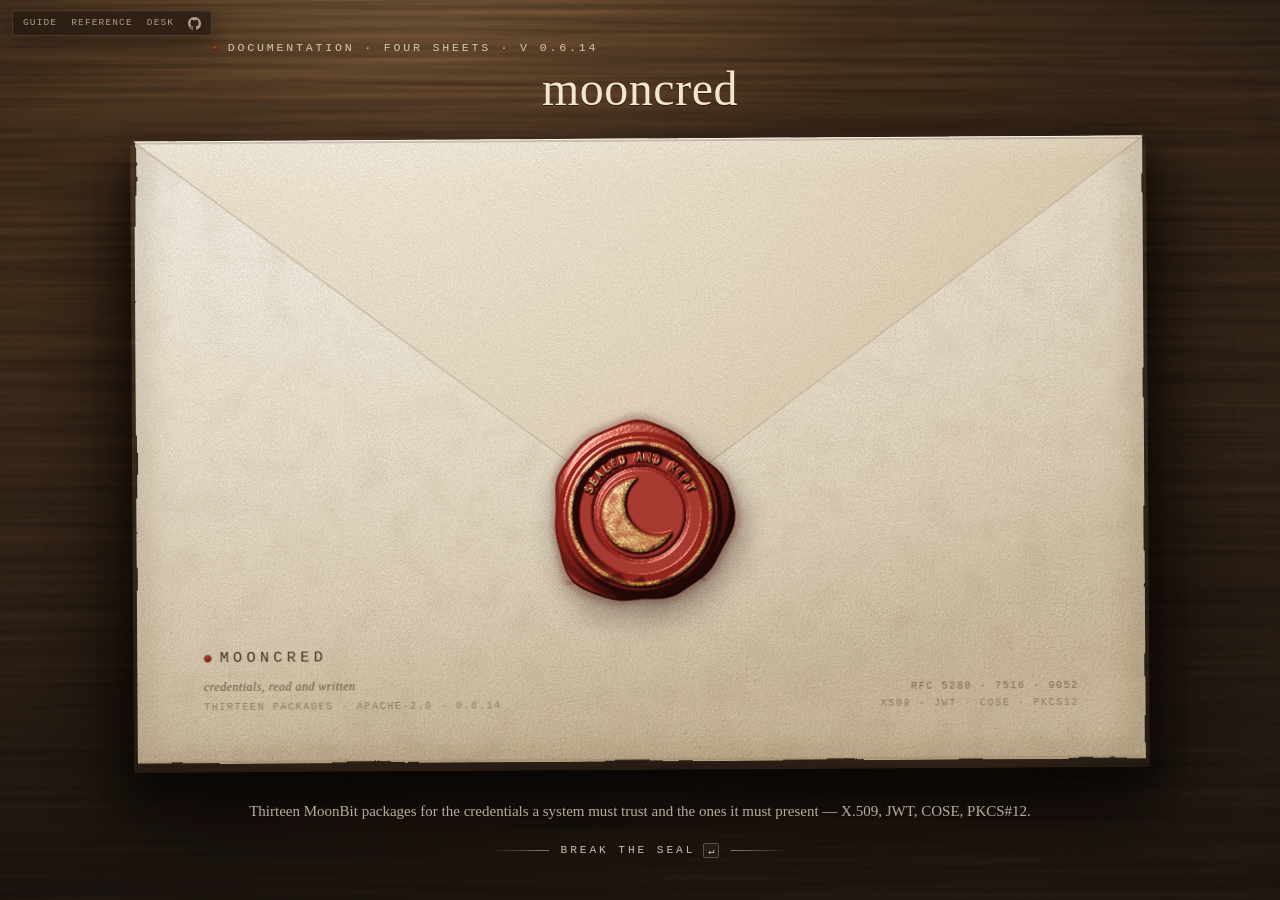
==== docs/index.html @ 7e0d8d54 "chore(mooncred): mooncred 0.6.14, with its dependencies at their latest. Signed-off-by: Leo Cheng (h" ====
<!DOCTYPE html>
<html lang="en">
<head>
<meta charset="utf-8">
<meta name="viewport" content="width=device-width, initial-scale=1, viewport-fit=cover">
<title>mooncred — credentials, read and written</title>
<meta name="description" content="Thirteen packages for the credentials a system must trust and the ones it must present. Apache-2.0.">
<meta name="theme-color" content="#171110">
<meta property="og:type" content="website">
<meta property="og:title" content="mooncred — credentials, read and written">
<meta property="og:description" content="Thirteen packages for the credentials a system must trust and the ones it must present. Apache-2.0.">
<meta property="og:url" content="https://moonbitstack.github.io/mooncred/">
<link rel="icon" href="data:image/svg+xml,%3Csvg xmlns='http://www.w3.org/2000/svg' viewBox='0 0 32 32'%3E%3Ccircle cx='16' cy='16' r='14.2' fill='%238E2C21'/%3E%3Ccircle cx='16' cy='16' r='14.2' fill='none' stroke='%23541610' stroke-width='1.6' opacity='.7'/%3E%3Cpath d='M22 9.4A8.4 8.4 0 1 0 22 22.6 6.9 6.9 0 0 1 22 9.4Z' fill='%23F1E2C6'/%3E%3C/svg%3E">
<style>
/* ------------------------------------------------------------------ tokens */
:root {
  --desk-0: #171110;
  --desk-1: #0c0908;
  --paper: #EADDC3;
  --paper-hi: #F8F0DE;
  --ink: #211910;
  --ink-soft: #57462F;
  --ink-faint: #8B7658;
  --rule: rgba(58, 42, 26, 0.20);
  --wax: #8C2A21;
  --serif: ui-serif, "Iowan Old Style", "Palatino Linotype", Palatino, "Book Antiqua", Georgia, "Times New Roman", serif;
  --mono: ui-monospace, "SF Mono", SFMono-Regular, Menlo, Consolas, "Liberation Mono", monospace;
  --ease-out: cubic-bezier(.16, .84, .24, 1);
}

*, *::before, *::after { box-sizing: border-box; }

html, body {
  height: 100%;
  margin: 0;
  overflow: hidden;              /* no scrollbars, anywhere, ever */
  background: var(--desk-1);
  color: var(--paper);
  font-family: var(--serif);
  -webkit-font-smoothing: antialiased;
  text-rendering: optimizeLegibility;
  overscroll-behavior: none;
}

button { font: inherit; color: inherit; background: none; border: 0; padding: 0; cursor: pointer; }

.defs { position: absolute; width: 0; height: 0; overflow: hidden; }

/* ------------------------------------------------------------------- stage */
/* Registered so that the envelope can change size and place in one transition
   that everything measured against it follows. */
@property --env-w { syntax: "<length>"; inherits: true; initial-value: 0px; }
@property --env-y { syntax: "<length>"; inherits: true; initial-value: 0px; }

#stage {
  /* A hundred and twelve viewport heights of width is sixty-nine of height:
     that leaves the nameplate above and the cue below a share of the window
     that shrinks and grows with it, so neither crowds the window's edge. */
  --env-w0: min(90vw, 1200px, 112vh);
  /* Opened, the envelope drops and gives up a quarter of its size: the letter
     unfolds taller than the envelope and its open flap together, as a letter
     folded in three does, and still stands in the pocket. */
  --env-w1: min(84vh, 90vw, 1200px);
  --env-h1: calc(var(--env-w1) / 1.618);
  --env-y1: calc(40vh - var(--env-h1) / 2);
  --env-w: var(--env-w0);
  --env-y: 0px;
  --env-h: calc(var(--env-w) / 1.618);
  /* The letter is a piece of paper, so its writing is measured against the
     paper and not against the window: when the envelope gives up size, the
     type gives up the same proportion instead of overflowing the sheet. On a
     phone the sheet is the window, so it is measured against that instead. */
  --doc-h: calc(var(--env-w0) / 1.618 * .95);
  position: fixed;
  inset: 0;
  overflow: hidden;
  perspective: 1700px;
  /* the vanishing point is pinned to the envelope, not the window: it sits a
     quarter of the envelope's height below the flap's hinge, wherever that is */
  perspective-origin: 50% calc(50% + var(--env-y) - var(--env-h) / 2 + var(--env-h) * .263);
  isolation: isolate;
  transition: --env-w 1.15s .86s var(--ease-out), --env-y 1.15s .86s var(--ease-out);
}
@media (width > 820px) {
  .opening #stage { --env-w: var(--env-w1); --env-y: var(--env-y1); }
  /* the page edges sit in the right corner of the foot; the tally stops above them */
  .tally { margin-bottom: 34px; }
}

/* the desk: an old walnut board, lit from the upper left, going dark at the
   corners. It has to be a surface, not a black void — the envelope is only
   convincing if it is lying on something. */
#desk {
  position: absolute;
  inset: -8%;
  background:
    radial-gradient(108% 88% at 39% 22%, #4C3522 0%, #3D2A19 28%, #2F2115 52%, #241A12 74%, #1B1410 90%, #14100D 100%);
}
#desk .lamplight {
  position: absolute;
  inset: 0;
  background:
    radial-gradient(44% 38% at 33% 2%, rgba(255, 206, 146, .22) 0%, rgba(255, 186, 120, .075) 42%, transparent 74%),
    radial-gradient(66% 58% at 84% 96%, rgba(132, 96, 58, .10) 0%, transparent 64%);
}
#desk .vignette {
  position: absolute;
  inset: 0;
  background: radial-gradient(126% 104% at 47% 38%, transparent 30%, rgba(0, 0, 0, .22) 72%, rgba(0, 0, 0, .52) 100%);
}
.tex-layer { position: absolute; inset: 0; pointer-events: none; }
/* light and shadow, not colour: on a dark board a multiply layer is invisible */
.tex-layer.wood  { filter: url(#f-wood);   mix-blend-mode: overlay; opacity: .55; }
.tex-layer.cloud { filter: url(#f-cloud);  mix-blend-mode: soft-light; opacity: .16; }
.tex-layer.fibre { filter: url(#f-relief); mix-blend-mode: soft-light; opacity: .14; }

#envshadow {
  position: absolute;
  left: 50%;
  top: calc(50.7% + var(--env-y));
  width: var(--env-w);
  aspect-ratio: 1.618 / 1;
  transform: translate(-50%, -50%) rotate(-.35deg) scale(1.008);
  border-radius: 2px;
  transition: opacity 1s .45s ease;
  box-shadow:
    0 14px 30px 1px rgba(5, 3, 1, .50),
    0 30px 70px 6px rgba(5, 3, 1, .62),
    0 48px 130px 20px rgba(5, 3, 1, .46);
}

.opening #envelope { cursor: default; }

/* ---------------------------------------------------------------- envelope */
#envelope {
  position: absolute;
  left: 50%;
  top: calc(50% + var(--env-y));
  width: var(--env-w);
  aspect-ratio: 1.618 / 1;
  transform: translate(-50%, -50%) rotate(-.35deg);
  transform-style: preserve-3d;
  transition: transform 1.6s var(--ease-out), filter 1.6s ease;
  will-change: transform;
  cursor: pointer;
}
#envelope .envart {
  position: absolute;
  inset: 0;
  width: 100%;
  height: 100%;
  overflow: visible;
  transition: opacity .7s .3s ease;
}

/* --------------------------------------------------------- what is printed */
/* The envelope is not blank: it carries what it is and what it speaks, set
   small in the two lower corners the way an envelope carries its address. It
   is the only prose on the first screen, so it stays quiet — ink, not a title
   block — and it leaves with the envelope. */
.imprint {
  position: absolute;
  left: 6.6%;
  right: 6.6%;
  bottom: 7.6%;
  z-index: 1;
  display: flex;
  align-items: flex-end;
  justify-content: space-between;
  gap: 5%;
  font-family: var(--mono);
  font-size: clamp(6.5px, calc(var(--env-w) * .0101), 12px);
  line-height: 1.72;
  letter-spacing: .15em;
  text-transform: uppercase;
  color: rgba(66, 47, 28, .62);
  transition: opacity .6s .18s ease;
  pointer-events: none;
}
/* The pocket — the front of the envelope the letter stands in — is drawn over
   the bottom fifth of the envelope the moment the flap starts to lift, and the
   printed matter is in exactly that place. So the print goes first, quickly,
   and the fold arrives over clean paper. */
.opening .imprint, .open .imprint { opacity: 0; transition: opacity .42s ease; }
.imp-name {
  display: flex;
  align-items: center;
  gap: .58em;
  margin-bottom: .34em;
  font-size: 1.5em;
  letter-spacing: .28em;
  color: rgba(46, 30, 17, .9);
}
.imp-name i {
  width: .46em;
  height: .46em;
  border-radius: 50%;
  background: linear-gradient(155deg, #B0503F 0%, #8E2C21 45%, #611913 100%);
  box-shadow: 0 0 0 .6px rgba(60, 16, 11, .45);
}
.imp-line { white-space: nowrap; }
.imp-tag {
  margin-bottom: .10em;
  font-family: var(--serif);
  font-style: italic;
  font-size: 1.2em;
  letter-spacing: .03em;
  text-transform: none;
  color: rgba(52, 35, 20, .72);
}
.imp-r { text-align: right; }
.imp-line.dim { color: rgba(66, 47, 28, .48); }

/* the flap, hinged at the envelope's top edge */
.flap3d {
  position: absolute;
  inset: 0;
  transform-origin: 50% 0;
  transform-style: preserve-3d;
}
/* A filter anywhere in the chain flattens the 3D context, so backface culling cannot be
   relied on: the flap is faded out at the moment it turns edge-on instead. */
.opening .flap3d { animation: flap-open .92s cubic-bezier(.42, 0, .3, 1) forwards; }
/* Positive rotateX: the flap lifts toward the reader and turns edge-on, instead of
   swinging behind the opaque face, where it would vanish on the first frame. */
@keyframes flap-open {
  0%   { transform: rotateX(0deg);   opacity: 1; }
  54%  { transform: rotateX(46deg);  opacity: 1; }
  88%  { transform: rotateX(88deg);  opacity: 1; }
  100% { transform: rotateX(96deg);  opacity: 0; }
}
.flap-face {
  position: absolute;
  inset: 0;
  clip-path: polygon(0 0, 100% 0, 50% 60.2%);
  backface-visibility: hidden;
  background:
    linear-gradient(178deg, rgba(255, 251, 240, .62) 0%, rgba(255, 247, 231, .16) 9%, rgba(120, 96, 66, .04) 44%, rgba(96, 74, 48, .15) 100%),
    radial-gradient(82% 122% at 24% 0%, #FAF0DC 0%, #F1E4C9 46%, #E4D2B2 82%, #D6C29F 100%);
}
.flap-face::after {
  content: "";
  position: absolute;
  inset: 0;
  background: linear-gradient(180deg, rgba(255, 253, 245, .8) 0 1.5px, rgba(90, 68, 44, .24) 1.5px 3px, transparent 3px);
}
.flap-tex { position: absolute; inset: 0; filter: url(#f-fibre); mix-blend-mode: multiply; opacity: .45; }
.flap-shade {
  position: absolute;
  inset: 0;
  clip-path: polygon(0 0, 100% 0, 50% 60.2%);
  background: radial-gradient(118% 148% at 50% -2%,
    rgba(96, 58, 22, .04) 0%, rgba(88, 52, 20, .30) 46%, rgba(62, 34, 12, .58) 100%);
  mix-blend-mode: multiply;
  opacity: 0;
}
.opening .flap-shade { animation: flap-shade .92s cubic-bezier(.42, 0, .3, 1) forwards; }
@keyframes flap-shade {
  0%   { opacity: 0; }
  40%  { opacity: .46; }
  88%  { opacity: .72; }
  100% { opacity: .78; }
}
.flap-lift {
  position: absolute;
  inset: 0;
  clip-path: polygon(0 0, 100% 0, 50% 60.2%);
  filter: drop-shadow(0 1.2px 0 rgba(255, 253, 244, .75)) drop-shadow(0 2.4px 1.4px rgba(48, 26, 12, .30)) drop-shadow(0 7px 9px rgba(48, 26, 12, .28)) drop-shadow(0 18px 26px rgba(30, 14, 6, .22));
  pointer-events: none;
}

/* ------------------------------------------------------------------- seal */
/* The same flap once it is past upright: turned back over the hinge, it lies
   above the envelope with its inside up, and the letter stands in front of
   most of it. It takes over from `.flap3d` as that one turns edge-on. */
.flapback {
  position: absolute;
  left: 0;
  right: 0;
  bottom: 100%;
  height: 60.2%;
  clip-path: polygon(0 100%, 100% 100%, 50% 0);
  transform-origin: 50% 100%;
  transform: rotateX(-90deg);
  opacity: 0;
  pointer-events: none;
  background:
    linear-gradient(0deg, rgba(74, 50, 26, .26) 0%, rgba(74, 50, 26, .08) 10%, transparent 34%),
    radial-gradient(96% 130% at 50% 100%, #EBDDBF 0%, #E3D2B0 52%, #D3BE96 100%);
}
.flapback::after {
  content: "";
  position: absolute;
  inset: auto 0 0 0;
  height: 3px;
  background: linear-gradient(0deg, rgba(90, 68, 44, .3) 0 1.5px, rgba(255, 252, 242, .7) 1.5px 3px);
}
.opening .flapback { animation: flap-back .46s .8s cubic-bezier(.25, .1, .3, 1) forwards; }
@keyframes flap-back {
  0%   { transform: rotateX(-90deg); opacity: 1; }
  100% { transform: rotateX(0deg);   opacity: 1; }
}

/* The wax belongs to the flap: it is drawn inside `.flap3d`, at the flap's own
   point, so lifting the flap carries it up. It never breaks down the middle —
   it tears free of the lip left stuck to the front of the envelope. */
#seal, #sealwax, #lip {
  position: absolute;
  left: 50%;
  top: 60.2%;
  width: 24%;
  aspect-ratio: 1;
  transform: translate(-50%, -50%);
  pointer-events: none;
}

#seal {
  z-index: 6;
  transition: transform .55s var(--ease-out);
  /* a bare <button> paints a light face, which would show through the wax */
  appearance: none;
  -webkit-appearance: none;
  background: none;
  border: 0;
  padding: 0;
  margin: 0;
  font: inherit;
  color: inherit;
  cursor: pointer;
  pointer-events: auto;
}
#seal:hover  { transform: translate(-50%, -50%) scale(1.02); }
#seal:active { transform: translate(-50%, -50%) scale(.988); }
#seal:focus-visible { outline: none; }
#envelope:has(#seal:hover)  #sealwax { transform: translate(-50%, -50%) scale(1.02); }
#envelope:has(#seal:active) #sealwax { transform: translate(-50%, -50%) scale(.988); }
.opening #seal { pointer-events: none; }

.halo {
  position: absolute;
  inset: -17%;
  border-radius: 50%;
  border: 1px solid rgba(255, 226, 200, .5);
  opacity: 0;
  animation: breathe 3.8s ease-in-out infinite;
  pointer-events: none;
}
@keyframes breathe {
  0%, 100% { transform: scale(.97); opacity: 0; }
  50%      { transform: scale(1.03); opacity: .32; }
}
.opening .halo { animation: none; opacity: 0; }

/* the wax itself: one piece, riding the flap */
#sealwax { display: block; transition: transform .55s var(--ease-out); }
#sealwax svg, #lip svg { display: block; width: 100%; height: 100%; overflow: visible; }

/* the two fracture edges only exist once the seal is broken */
.frac-cut, .frac-face { opacity: 0; }
.opening .frac-cut, .opening .frac-face { opacity: 1; }

/* the stain the wax leaves on the stock: absorbed, uneven, wider than the seal */
#sealmark {
  position: absolute;
  left: 50%;
  top: 60.2%;
  width: 27%;
  aspect-ratio: 1;
  transform: translate(-50%, -50%);
  pointer-events: none;
  opacity: 0;
  transition: opacity 1.7s .2s ease;
}
#sealmark svg { display: block; width: 100%; height: 100%; overflow: visible; }
.opening #sealmark { opacity: .3; }

.crumbs { position: absolute; inset: 0; pointer-events: none; }
.crumbs i {
  position: absolute;
  left: 50%; top: 71%;
  width: 7px; height: 5px;
  border-radius: 46%;
  background: linear-gradient(150deg, #A8443A, #6B1B15);
  opacity: 0;
  box-shadow: 0 1px 2px rgba(0, 0, 0, .5);
}
.opening .crumbs i { animation: crumb 1.05s cubic-bezier(.2, .7, .4, 1) forwards; }
@keyframes crumb {
  0%   { opacity: 0; transform: translate(-50%, -50%) scale(.6); }
  14%  { opacity: 1; }
  100% { opacity: 0; transform: translate(calc(-50% + var(--dx)), calc(-50% + var(--dy))) rotate(var(--dr)) scale(.9); }
}

/* ----------------------------------------------------------------- letter */
/* The letter is measured off the envelope, never off the viewport: a sheet wider
   than its own envelope is the one thing that would break the illusion. */
#letterclip {
  position: absolute;
  inset: 0;
  z-index: 20;
  pointer-events: none;
  /* cut at the fold's own line, so what hides the sheet is the envelope's front
     rather than an invisible edge just below it */
  clip-path: inset(0 0 calc(50% - var(--env-y) - var(--env-h) / 2 + var(--env-h) * .028) 0);
}
#letterclip > #letter { pointer-events: auto; }

#letter {
  position: absolute;
  left: 50%;
  bottom: calc(50% - var(--env-y1) - var(--env-h1) / 2 + var(--env-h1) * .045);
  width: calc(var(--env-w1) * .885);
  height: calc(var(--env-h1) * 1.575);
  margin-left: calc(var(--env-w1) * -.4425);
  z-index: 20;
  transform: translate3d(0, 118%, 0) rotate(0deg);
  will-change: transform;
  /* the sheet is lifted off the envelope, so it throws a shadow of its own */
  filter:
    drop-shadow(0 2px 2px rgba(28, 14, 6, .30))
    drop-shadow(0 14px 22px rgba(24, 12, 5, .34))
    drop-shadow(0 34px 50px rgba(18, 9, 4, .30));
}
.opening #letter { animation: letter-rise 1.4s .56s cubic-bezier(.2, .82, .22, 1) forwards; }
@keyframes letter-rise {
  0%   { transform: translate3d(0, 118%, 0) rotate(.45deg); }
  62%  { transform: translate3d(0, -1.2%, 0) rotate(-.35deg); }
  84%  { transform: translate3d(0, .3%, 0) rotate(-.27deg); }
  100% { transform: translate3d(0, 0, 0) rotate(-.28deg); }
}

.sheetpaper {
  position: absolute;
  left: -14px; top: -14px;
  width: calc(100% + 28px);
  height: calc(100% + 28px);
  overflow: visible;
}

/* lamp light falling across the sheet, so it is not evenly lit */
.paperlight {
  position: absolute;
  inset: 0;
  pointer-events: none;
  background:
    radial-gradient(54% 44% at 20% 6%, rgba(255, 236, 196, .75) 0%, rgba(255, 228, 180, .22) 34%, transparent 66%),
    linear-gradient(158deg, rgba(255, 240, 210, .18) 0%, transparent 42%, rgba(112, 80, 40, .16) 100%);
  mix-blend-mode: soft-light;
}

/* the two fold creases of a letter that has been folded into an envelope */
.crease { position: absolute; left: 12px; right: 12px; height: 3px; pointer-events: none; }
.crease.a { top: 33.4%; }
.crease.b { top: 66.6%; }
.crease::before {
  content: ""; position: absolute; inset: 0 0 auto 0; height: 1.6px;
  background: rgba(96, 74, 48, .16);
}
.crease::after {
  content: ""; position: absolute; left: 0; right: 0; top: 1.6px; height: 1px;
  background: rgba(255, 253, 246, .62);
}

/* One sheet at a time, lying on the same paper. The sheet you leave lifts off
   the top of the stack; the sheet you go back to comes down onto it. Nothing
   scrolls sideways, and nothing scrolls at all. */
#pages { position: absolute; inset: 0; z-index: 2; }

.sheet {
  position: absolute;
  inset: 0;
  display: grid;
  grid-template-rows: auto minmax(0, 1fr) auto;
  gap: clamp(7.5px, calc(var(--doc-h) * 0.0177), 16px);
  padding:
    clamp(16.5px, calc(var(--doc-h) * 0.0392), 34px)
    clamp(26px, 5.2vw, 78px)
    calc(var(--doc-h) * .163);
  color: var(--ink);
  z-index: 1;
  opacity: 0;
  pointer-events: none;
  transform: translate3d(0, 26px, 0) scale(.995);
  transition:
    transform .6s cubic-bezier(.2, .82, .22, 1),
    opacity 0s linear .6s;
}

.sheet.is-on {
  z-index: 3;
  opacity: 1;
  pointer-events: auto;
  transform: none;
  transition:
    transform .7s cubic-bezier(.2, .82, .22, 1),
    opacity .18s linear;
}

.sheet.is-up {
  z-index: 4;
  /* taken off the stack by its right edge: it tilts and is drawn clear, so the
     sheet beneath is uncovered from the bottom up */
  transform: translate3d(6%, -78%, 0) rotate(-2.4deg);
  transition:
    transform .72s cubic-bezier(.34, .04, .34, 1),
    opacity .2s linear .56s;
}

/* what makes a sheet in flight a sheet and not a slide: it is opaque, so it
   hides what it was lying on until it has actually been moved off */
.sheet .back {
  position: absolute;
  inset: 0;
  z-index: -1;
  opacity: 0;
  transition: opacity 0s linear;
  /* the back carries a copy of the paper (see the script), deckle and all, so
     the shadow follows the torn edge rather than a rectangle */
  filter:
    drop-shadow(0 1px 1px rgba(30, 16, 7, .24))
    drop-shadow(0 10px 22px rgba(26, 14, 6, .30))
    drop-shadow(0 26px 44px rgba(20, 10, 4, .24));
}
.sheet.is-up .back,
.sheet.landing .back { opacity: 1; }

/* letterhead */
.lh {
  display: flex;
  align-items: baseline;
  gap: 12px;
  font-family: var(--mono);
  font-size: clamp(5px, calc(var(--doc-h) * 0.0119), 10px);
  letter-spacing: .2em;
  text-transform: uppercase;
  color: #7A6547;
  border-bottom: 1px solid var(--rule);
  padding-bottom: calc(var(--doc-h) * 0.0114);
}
.lh .mark { width: 19px; height: 19px; flex: none; transform: translateY(2px); }
.lh .name { letter-spacing: .26em; color: var(--ink-soft); }
.lh .spacer { flex: 1; }
.lh .folio { color: var(--ink-soft); }

.body { display: flex; flex-direction: column; justify-content: center; min-height: 0; }
.body.top { justify-content: flex-start; }

h1 {
  font-size: clamp(26px, calc(var(--doc-h) * 0.0645), 52px);
  line-height: 1.05;
  letter-spacing: -.016em;
  font-weight: 500;
  margin: 0 0 clamp(9.6px, calc(var(--doc-h) * 0.0228), 22px);
  color: #1A130C;
}
h1 em { font-style: italic; letter-spacing: -.01em; }
h2 {
  font-size: clamp(21.4px, calc(var(--doc-h) * 0.0506), 40px);
  line-height: 1.12;
  font-weight: 500;
  margin: 0 0 .55em;
  color: #1A130C;
}
p {
  margin: 0 0 .85em;
  font-size: clamp(10.4px, calc(var(--doc-h) * 0.0246), 19px);
  line-height: 1.64;
  color: #2B2116;
  max-width: 62ch;
}
p:last-child { margin-bottom: 0; }
.lede { font-size: clamp(10.9px, calc(var(--doc-h) * 0.0259), 20px); line-height: 1.58; }
.small { font-size: clamp(7.7px, calc(var(--doc-h) * 0.0183), 14px); color: var(--ink-soft); line-height: 1.62; }
.mono { font-family: var(--mono); letter-spacing: .1em; text-transform: uppercase; color: var(--ink-faint); }

.dropcap::first-letter {
  float: left;
  font-size: 3.3em;
  line-height: .82;
  padding: .07em .1em .02em 0;
  color: #1A130C;
  font-weight: 500;
}

.p1 {
  display: grid;
  grid-template-columns: minmax(0, 1fr) minmax(168px, 0.44fr);
  gap: clamp(26px, 4.4vw, 72px);
  align-items: center;
}
.p1-main { min-width: 0; }
.p1-idx {
  align-self: center;
  border-left: 1px solid var(--rule);
  padding-left: clamp(16px, 2vw, 28px);
  display: flex;
  flex-direction: column;
}
.idx-head {
  font-family: var(--mono);
  font-size: 8.4px;
  letter-spacing: .3em;
  text-transform: uppercase;
  color: var(--ink-faint);
  padding-bottom: .9em;
}
.idx-row {
  display: grid;
  grid-template-columns: 2.2em minmax(0, 1fr);
  align-items: baseline;
  gap: 0 .7em;
  padding: .78em 0 .7em;
  border-top: 1px solid rgba(58, 42, 26, .16);
  text-decoration: none;
  color: inherit;
  cursor: pointer;
  transition: padding-left .35s var(--ease-out), color .35s ease;
}
.idx-row:last-child { border-bottom: 1px solid rgba(58, 42, 26, .16); }
.idx-row .n {
  font-family: var(--mono);
  font-size: 8.6px;
  letter-spacing: .16em;
  color: var(--ink-faint);
  transition: color .35s ease;
}
.idx-row .t { font-size: clamp(8px, calc(var(--doc-h) * 0.0190), 14.4px); color: #241A10; line-height: 1.3; }
.idx-row .d {
  grid-column: 2;
  font-family: var(--mono);
  font-size: 8.2px;
  letter-spacing: .18em;
  text-transform: uppercase;
  color: var(--ink-faint);
  line-height: 1.6;
}
.idx-row:hover { padding-left: .5em; }
.idx-row:hover .n { color: var(--wax); }

.margin-note {
  position: absolute;
  right: clamp(8px, 1.4vw, 22px);
  top: 48%;
  transform: rotate(90deg) translateX(-50%);
  transform-origin: 100% 50%;
  font-family: var(--mono);
  font-size: 8.2px;
  letter-spacing: .34em;
  text-transform: uppercase;
  color: rgba(87, 70, 47, .5);
  white-space: nowrap;
}

/* install band */
.band {
  display: flex;
  align-items: center;
  flex-wrap: wrap;
  gap: 7px 14px;
  margin-top: clamp(11.7px, calc(var(--doc-h) * 0.0278), 26px);
  border-top: 1px solid rgba(58, 42, 26, .3);
  border-bottom: 1px solid rgba(58, 42, 26, .3);
  padding: .95em 0;
}
.band code {
  font-family: var(--mono);
  font-size: clamp(8px, calc(var(--doc-h) * 0.0190), 14.5px);
  letter-spacing: .02em;
  color: #2A2016;
}
.band .prompt { color: var(--wax); user-select: none; }
.band .tag {
  margin-left: auto;
  font-family: var(--mono);
  font-size: 8.6px;
  letter-spacing: .24em;
  text-transform: uppercase;
  color: var(--ink-faint);
  white-space: nowrap;
}

/* footer strip */
.foot {
  display: flex;
  align-items: baseline;
  gap: 8px 16px;
  flex-wrap: wrap;
  border-top: 1px solid var(--rule);
  padding-top: calc(var(--doc-h) * 0.0114);
  font-family: var(--mono);
  font-size: clamp(4.9px, calc(var(--doc-h) * 0.0116), 9.6px);
  letter-spacing: .19em;
  text-transform: uppercase;
  color: var(--ink-faint);
}
.foot .dot { width: 3px; height: 3px; border-radius: 50%; background: rgba(90, 72, 48, .45); }
.foot .folio { margin-left: auto; letter-spacing: .28em; color: var(--ink-soft); }

/* the register */
.reg {
  display: grid;
  grid-auto-flow: column;
  grid-template-columns: 1fr 1fr;
  grid-template-rows: repeat(7, auto);
  gap: 0 clamp(20px, 2.6vw, 40px);
}
.reg-row {
  display: grid;
  grid-template-columns: 4.7em minmax(0, 1fr) auto;
  align-items: baseline;
  gap: .6em;
  padding: .66em 0;
  border-bottom: 1px solid rgba(58, 42, 26, .14);
  font-size: clamp(8.7px, calc(var(--doc-h) * 0.0205), 14.8px);
}
.reg-row .pkg  { font-family: var(--mono); letter-spacing: .02em; color: #241A10; }
.reg-row .what { color: #4C3D2C; line-height: 1.4; font-size: .95em; }
.reg-row .spec { font-family: var(--mono); font-size: .84em; letter-spacing: .06em; color: var(--ink-faint); text-align: right; white-space: nowrap; }
.reg-row.lead .pkg { color: var(--wax); }

/* evidence: four blocks, two by two */
.ev2 {
  display: grid;
  grid-template-columns: 1fr 1fr;
  gap: clamp(14px, calc(var(--doc-h) * 0.0354), 34px) clamp(24px, 4vw, 62px);
  align-content: start;
}
.evc {
  display: flex;
  flex-direction: column;
  gap: .6em;
  border-top: 1px solid rgba(58, 42, 26, .26);
  padding-top: .8em;
}
.evc .ev-cmd { font-size: clamp(7.6px, calc(var(--doc-h) * 0.0179), 13.6px); }
.evc .ev-out { font-size: clamp(8.1px, calc(var(--doc-h) * 0.0192), 14.6px); line-height: 1.6; color: #4A3B2A; }

/* evidence */
.ev { display: flex; flex-direction: column; gap: clamp(9px, calc(var(--doc-h) * 0.0215), 19px); }
.ev-row {
  display: grid;
  grid-template-columns: minmax(0, 15.5em) minmax(0, 1fr);
  gap: clamp(12px, 2vw, 30px);
  align-items: baseline;
  padding-bottom: .7em;
  border-bottom: 1px solid rgba(58, 42, 26, .14);
}
.ev-row:last-child { border-bottom: 0; padding-bottom: 0; }
.ev-cmd { font-family: var(--mono); font-size: clamp(6.6px, calc(var(--doc-h) * 0.0157), 12.2px); color: #2A2016; }
.ev-cmd b { font-weight: 400; color: var(--wax); }
.ev-out { font-size: clamp(7.7px, calc(var(--doc-h) * 0.0182), 14px); line-height: 1.55; color: #4A3B2A; }
.ev-out code {
  font-family: var(--mono); font-size: .9em;
  background: rgba(90, 70, 44, .09); padding: .1em .3em; border-radius: 2px;
}

/* a tally in the foot of the page */
.tally {
  margin-top: auto;
  padding-top: clamp(12.8px, calc(var(--doc-h) * 0.0303), 26px);
  display: grid;
  grid-template-columns: repeat(4, 1fr);
  border-top: 1px solid rgba(58, 42, 26, .18);
}
.tally > div {
  display: flex;
  flex-direction: column;
  gap: .2em;
  border-left: 1px solid rgba(58, 42, 26, .16);
  padding-left: clamp(10px, 1.4vw, 18px);
}
.tally > div:first-child { border-left: 0; padding-left: 0; }
.tally b {
  font-family: var(--serif);
  font-weight: 500;
  font-size: clamp(18.2px, calc(var(--doc-h) * 0.0430), 34px);
  line-height: 1;
  color: #241A10;
  letter-spacing: -.02em;
}
.tally span {
  font-family: var(--mono);
  font-size: 8.4px;
  letter-spacing: .26em;
  text-transform: uppercase;
  color: var(--ink-faint);
}

.stamp {
  position: absolute;
  right: clamp(36px, 6.6vw, 118px);
  top: clamp(53.4px, calc(var(--doc-h) * 0.1264), 104px);
  width: clamp(80px, calc(var(--doc-h) * 0.1896), 152px);
  transform: rotate(-11deg);
  opacity: .62;
  color: var(--wax);
  mix-blend-mode: multiply;
  pointer-events: none;
}

/* refusals */
.refuse { display: grid; grid-template-columns: 1fr 1fr; gap: clamp(24px, calc(var(--doc-h) * 0.0784), 66px) clamp(20px, 4vw, 54px); }
.refuse > div { border-top: 1px solid rgba(58, 42, 26, .22); padding-top: .8em; }
.refuse h3 { font-size: clamp(10.1px, calc(var(--doc-h) * 0.0240), 17.5px); font-weight: 500; margin: 0 0 .32em; color: #201810; }
.refuse p { font-size: clamp(7.9px, calc(var(--doc-h) * 0.0187), 14.2px); line-height: 1.58; margin: 0; color: #4A3B2A; max-width: none; }

.sign { display: flex; align-items: flex-end; gap: 16px; margin-top: clamp(26px, calc(var(--doc-h) * 0.0733), 62px); }
.sign .flourish { width: 118px; height: 40px; flex: none; color: var(--wax); opacity: .8; }
.sign .who {
  font-family: var(--mono); font-size: 9px; letter-spacing: .22em;
  text-transform: uppercase; color: var(--ink-faint); line-height: 1.9;
}
.sign .who a { color: inherit; text-decoration: none; }
.sign .who a:hover { color: var(--wax); }
.sign .who b {
  display: block; font-family: var(--serif); font-weight: 500;
  font-size: clamp(9.1px, calc(var(--doc-h) * 0.0215), 16px); letter-spacing: .01em;
  text-transform: none; color: #241A10;
}

.ghost {
  position: absolute;
  right: clamp(16px, 3vw, 48px);
  bottom: clamp(32px, calc(var(--doc-h) * 0.0758), 64px);
  font-family: var(--serif);
  font-style: italic;
  font-size: clamp(90px, calc(var(--doc-h) * 0.2528), 210px);
  line-height: .78;
  color: rgba(90, 68, 40, .085);
  pointer-events: none;
  user-select: none;
}

/* ------------------------------------------------------------------- folio */
/* Not a scrollbar and not a slider: the edges of the sheets, seen side-on.
   The sheet you are reading is the one in wax. */
#folio {
  position: absolute;
  right: clamp(26px, 5.2vw, 78px);
  bottom: 102px;
  height: 22px;
  z-index: 6;
  display: flex;
  align-items: center;
  justify-content: flex-end;
  gap: 15px;
  opacity: 0;
  transform: translateY(5px);
  transition: opacity .9s .5s ease, transform .9s .5s var(--ease-out);
}
.open #folio { opacity: 1; transform: none; }

.folio-num {
  display: flex;
  align-items: baseline;
  gap: 7px;
  font-family: var(--mono);
  font-size: 9px;
  letter-spacing: .18em;
  color: #7A6547;
}
.folio-num b { font-weight: 400; color: #241A10; letter-spacing: .06em; }
.folio-num i { font-style: normal; opacity: .6; }

.sheet-edges { display: flex; align-items: center; gap: 6px; }
.sheet-edges button {
  position: relative;
  width: 28px;
  height: 26px;
  display: grid;
  place-items: center;
  appearance: none; -webkit-appearance: none;
  background: none; border: 0; padding: 0; margin: 0;
  cursor: pointer;
}
.sheet-edges button i {
  display: block;
  width: 11px;
  height: 1px;
  background: rgba(74, 57, 36, .46);
  transition: width .5s var(--ease-out), height .4s ease, background .4s ease;
}
.sheet-edges button:hover i { width: 17px; background: rgba(74, 57, 36, .7); }
.sheet-edges button:focus-visible { outline: 1px dotted rgba(74, 57, 36, .55); outline-offset: 1px; }
.sheet-edges button[aria-selected="true"] i {
  width: 23px;
  height: 2px;
  background: linear-gradient(90deg, #7E241C, #A8453A);
  box-shadow: 0 0 1px rgba(120, 34, 26, .55);
}

/* ---------------------------------------------------------------- masthead */
/* A sealed letter on a desk is an image, not a page. A stranger arriving at it
   cannot tell documentation from a greeting card, nor that opening it is the
   point at all. So the desk carries what the cover cannot say: whose it is,
   what the library is for. It is chrome, like the jump plate — set in the ink
   of the interface rather than printed on the stationery — and it goes the
   moment the seal breaks, because after that the letter speaks for itself. */
#masthead {
  position: absolute;
  left: 50%;
  bottom: calc(50% + var(--env-h) / 2 + clamp(14px, calc(var(--env-w) * .025), 34px));
  z-index: 41;
  width: min(92vw, 900px);
  transform: translateX(-50%);
  text-align: center;
  transition: opacity .5s ease, transform .6s var(--ease-out);
}
.opening #masthead, .open #masthead {
  opacity: 0;
  transform: translate(-50%, -9px);
  pointer-events: none;
}
#masthead .kicker {
  display: flex;
  align-items: center;
  justify-content: center;
  gap: .85em;
  margin: 0 0 clamp(4px, calc(var(--env-w) * .006), 12px);
  font-family: var(--mono);
  font-size: clamp(9px, calc(var(--env-w) * .0118), 11.6px);
  letter-spacing: .24em;
  text-transform: uppercase;
  color: rgba(240, 226, 202, .8);
}
#masthead .kicker i {
  flex: none;
  width: clamp(4px, calc(var(--env-w) * .0048), 6px);
  height: clamp(4px, calc(var(--env-w) * .0048), 6px);
  border-radius: 50%;
  background: linear-gradient(150deg, #C3604C 0%, #8C2A21 55%, #611913 100%);
  box-shadow: 0 0 0 .5px rgba(40, 10, 7, .55), 0 0 12px rgba(176, 60, 45, .38);
}
#masthead h1 {
  margin: 0;
  font-family: var(--serif);
  font-weight: 400;
  font-size: clamp(24px, calc(var(--env-w) * .0475), 50px);
  line-height: 1.04;
  letter-spacing: .012em;
  color: #F2E5CD;
  text-shadow: 0 1px 0 rgba(0, 0, 0, .5), 0 8px 34px rgba(255, 206, 146, .10);
}

/* What is inside goes under the envelope, where the hand already is: the
   sentence and then the instruction, one above the other. */
#footnote {
  position: absolute;
  left: 50%;
  bottom: clamp(14px, 3.9vh, 42px);
  z-index: 40;
  display: flex;
  flex-direction: column;
  align-items: center;
  gap: clamp(8px, 1.4vh, 16px);
  width: min(92vw, 900px);
  transform: translateX(-50%);
  text-align: center;
  transition: opacity .5s ease, transform .6s var(--ease-out);
}
.opening #footnote, .open #footnote {
  opacity: 0;
  transform: translate(-50%, 8px);
  pointer-events: none;
}
/* Once the seal is broken the cue is gone: the button turns its clicks back
   on for itself, so it is switched off by name, and it leaves the tab order
   when it has faded. */
.opening #hint, .open #hint { pointer-events: none; }
.open #footnote { visibility: hidden; transition: opacity .5s ease, transform .6s var(--ease-out), visibility 0s .6s; }
#footnote .deck {
  margin: 0;
  max-width: min(100%, 860px);
  font-size: clamp(10.5px, calc(var(--env-w) * .0157), 15px);
  line-height: 1.6;
  color: rgba(234, 218, 193, .74);
  text-wrap: pretty;
}

/* ------------------------------------------------------------------- hint */
#hint2 {
  position: absolute;
  left: 50%;
  bottom: 6.6vh;
  transform: translateX(-50%);
  z-index: 40;
  display: flex;
  align-items: center;
  gap: 12px;
  font-family: var(--mono);
  font-size: 9.8px;
  letter-spacing: .26em;
  text-transform: uppercase;
  color: rgba(235, 219, 193, .7);
  transition: opacity .7s ease, transform .7s ease;
  pointer-events: none;
}
#hint::before, #hint::after, #hint2::before, #hint2::after {
  content: "";
  width: clamp(20px, 4.6vw, 62px);
  height: 1px;
  background: linear-gradient(90deg, transparent, rgba(235, 219, 193, .5));
}
#hint::after, #hint2::after { background: linear-gradient(270deg, transparent, rgba(235, 219, 193, .5)); }

/* The cue is the one thing on the cover that must be recognised as an action
   rather than a caption: it is a button, it answers the pointer, it takes the
   keyboard, and the envelope behind it is clickable too. */
#hint {
  position: static;
  left: auto;
  bottom: auto;
  transform: none;
  display: flex;
  align-items: center;
  gap: 12px;
  font-family: var(--mono);
  font-size: clamp(9.6px, calc(var(--env-w) * .0114), 11.2px);
  letter-spacing: .26em;
  text-transform: uppercase;
  color: rgba(242, 227, 202, .8);
  pointer-events: auto;
  cursor: pointer;
  padding: 7px 2px;
  border-radius: 2px;
  -webkit-tap-highlight-color: transparent;
  transition: color .45s ease, opacity .7s ease, transform .7s ease;
}
#hint .lbl { animation: cue-breathe 6.4s ease-in-out infinite; }
@keyframes cue-breathe {
  0%, 100% { opacity: .78; }
  50%      { opacity: 1; }
}
#hint:hover, #hint:focus-visible { color: rgba(249, 235, 210, .97); }
#hint:hover::before { background: linear-gradient(90deg, transparent, rgba(242, 224, 196, .62)); }
#hint:hover::after  { background: linear-gradient(270deg, transparent, rgba(242, 224, 196, .62)); }
#hint:focus-visible { outline: 1px solid rgba(240, 222, 194, .5); outline-offset: 6px; }
#hint kbd {
  margin-left: -4px;
  padding: 2px 4px 1px;
  border: 1px solid rgba(240, 222, 194, .26);
  border-radius: 2px;
  background: rgba(255, 238, 210, .045);
  font: inherit;
  font-size: .92em;
  line-height: 1;
  letter-spacing: 0;
  color: rgba(244, 229, 203, .82);
  transition: border-color .45s ease, color .45s ease;
}
#hint:hover kbd, #hint:focus-visible kbd { border-color: rgba(240, 222, 194, .52); color: #FBEFD9; }
.opening #hint { opacity: 0; }

#hint2 { opacity: 0; }
.open #hint2 { animation: hint-pass 7s 1.5s forwards; }
@keyframes hint-pass {
  0%   { opacity: 0; transform: translate(-50%, 9px); }
  9%   { opacity: 1; transform: translate(-50%, 0); }
  80%  { opacity: 1; transform: translate(-50%, 0); }
  100% { opacity: 0; transform: translate(-50%, -7px); }
}

/* the envelope's corners, still holding the letter */
#pocket {
  position: absolute;
  left: 50%;
  top: calc(50% + var(--env-y));
  width: var(--env-w);
  aspect-ratio: 1.618 / 1;
  transform: translate(-50%, -50%) rotate(-.35deg);
  z-index: 30;
  pointer-events: none;
  overflow: hidden;            /* the folds must not spill past the envelope */
  opacity: 0;
  transition: opacity .6s .1s ease;
}
.opening #pocket { opacity: 1; }
.pocket-art { position: absolute; inset: 0; width: 100%; height: 100%; overflow: visible; }

/* A plain control, deliberately not part of the envelope or the letter: the
   reader's own index, for jumping straight to a sheet. It is chrome, and it
   should look like chrome — a small dark plate in the corner of the page. */
/* The way out to the guide, the reference and the repository: a plain control
   on the desk, like the sheet index opposite it. */
#sitenav {
  position: absolute;
  top: 10px;
  left: 12px;
  z-index: 70;
  display: flex;
  align-items: center;
  gap: 14px;
  padding: 5px 10px;
  border: 1px solid rgba(240, 222, 194, .14);
  border-radius: 3px;
  background: rgba(30, 21, 15, .64);
  box-shadow: 0 1px 0 rgba(255, 236, 208, .05) inset, 0 8px 22px rgba(0, 0, 0, .38);
  -webkit-backdrop-filter: blur(10px) saturate(1.1);
  backdrop-filter: blur(10px) saturate(1.1);
  font-family: var(--mono);
  font-size: 9.5px;
  line-height: 1.5;
  letter-spacing: .12em;
  text-transform: uppercase;
  color: rgba(238, 221, 195, .66);
}
#sitenav a { color: inherit; text-decoration: none; transition: color .2s ease; }
#sitenav a:hover, #sitenav a:focus-visible { color: #F3E4CA; }
#sitenav svg { display: block; width: 13px; height: 13px; fill: currentColor; }

#jump {
  position: absolute;
  top: 10px;
  right: 12px;
  z-index: 70;
  display: flex;
  align-items: center;
  gap: 7px;
  padding: 4px 7px 4px 8px;
  border: 1px solid rgba(240, 222, 194, .14);
  border-radius: 3px;
  background: rgba(30, 21, 15, .64);
  box-shadow: 0 1px 0 rgba(255, 236, 208, .05) inset, 0 8px 22px rgba(0, 0, 0, .38);
  -webkit-backdrop-filter: blur(10px) saturate(1.1);
  backdrop-filter: blur(10px) saturate(1.1);
  font-family: var(--mono);
  font-size: 9.5px;
  line-height: 1.5;
  letter-spacing: .12em;
  color: rgba(238, 221, 195, .66);
  opacity: 0;
  pointer-events: none;
  transition: opacity .5s .7s ease, border-color .3s ease;
}
.open #jump { opacity: 1; pointer-events: auto; }
#jump:hover { border-color: rgba(240, 222, 194, .32); }
#jump .k { opacity: .5; }

.sel { position: relative; display: inline-flex; align-items: center; }

#jump .jumpbtn {
  display: inline-flex;
  align-items: center;
  gap: 6px;
  appearance: none;
  -webkit-appearance: none;
  background: none;
  border: 0;
  margin: 0;
  padding: 0;
  font: inherit;
  letter-spacing: .06em;
  color: rgba(247, 231, 205, .9);
  cursor: pointer;
}
#jump .jumpbtn:focus-visible { outline: 1px dotted rgba(240, 222, 194, .55); outline-offset: 3px; }
#jump .chev {
  width: 7px;
  height: 5px;
  opacity: .5;
  transition: transform .22s var(--ease-out), opacity .2s ease;
}
#jump.open .chev { transform: rotate(180deg); opacity: .8; }

/* the plate's menu: chrome, like the plate — but cut from the same cloth. Each
   sheet is a row of a ledger, and the one you are reading is marked by the same
   wax-red rule the folio uses for the same purpose. */
#jumplist {
  position: absolute;
  top: calc(100% + 7px);
  right: -8px;
  min-width: 174px;
  margin: 0;
  padding: 3px 0;
  list-style: none;
  z-index: 2;
  border: 1px solid rgba(240, 222, 194, .21);
  border-radius: 3px;
  background:
    linear-gradient(180deg, rgba(46, 34, 24, .985) 0%, rgba(27, 19, 14, .99) 100%);
  box-shadow:
    0 1px 0 rgba(255, 236, 208, .085) inset,
    0 1px 0 rgba(0, 0, 0, .55),
    0 18px 40px rgba(0, 0, 0, .55);
  -webkit-backdrop-filter: blur(12px) saturate(1.05);
  backdrop-filter: blur(12px) saturate(1.05);
  opacity: 0;
  transform: translateY(-5px) scale(.99);
  transform-origin: 100% 0;
  pointer-events: none;
  transition: opacity .16s ease, transform .18s var(--ease-out);
}
#jump.open #jumplist { opacity: 1; transform: none; pointer-events: auto; }
#jumplist li {
  position: relative;
  display: grid;
  grid-template-columns: 30px 1fr;
  align-items: baseline;
  gap: 6px;
  padding: 5.5px 12px 5.5px 11px;
  font-family: var(--mono);
  font-size: 9px;
  letter-spacing: .11em;
  color: rgba(238, 221, 195, .68);
  cursor: pointer;
  transition: background .12s ease, color .12s ease;
}
#jumplist li + li { box-shadow: 0 -1px 0 rgba(240, 222, 194, .06); }
#jumplist li .n {
  font-size: 8.5px;
  letter-spacing: .08em;
  color: rgba(238, 221, 195, .46);
  text-align: right;
  transition: color .12s ease;
}
#jumplist li[data-active="true"] { background: rgba(240, 222, 194, .06); color: #F6E7CB; }
#jumplist li[data-active="true"] .n { color: rgba(238, 221, 195, .6); }
#jumplist li[aria-selected="true"] { color: #F6E7CB; }
#jumplist li[aria-selected="true"] .n {
  color: #C2564A;
  text-shadow: 0 0 12px rgba(180, 62, 46, .45);
}
#jumplist li[aria-selected="true"]::before {
  content: "";
  position: absolute;
  left: 0;
  top: 3px;
  bottom: 3px;
  width: 2px;
  background: linear-gradient(180deg, #7E241C, #A8453A);
}

#grain {
  position: absolute;
  inset: 0;
  z-index: 60;
  pointer-events: none;
  filter: url(#f-film);
  mix-blend-mode: overlay;
  opacity: .22;
}

/* --------------------------------------------------------------- reduced  */
@media (prefers-reduced-motion: reduce) {
  .opening #letter { animation: none; transform: translate3d(0, 0, 0) rotate(-.28deg); }
  .flap3d, #sealwax, #envelope, .sheet, .sheet .back { transition-duration: .001s; }
  .open #hint2 { animation: none; opacity: .85; }
  #jump { transition-duration: .001s; }
  .opening .flap3d { animation-duration: .001s; }
  .opening .flapback { animation-duration: .001s; animation-delay: 0s; }
  #stage { transition-duration: .001s; transition-delay: 0s; }
  .halo { animation: none; }
  #hint .lbl { animation: none; }
}

/* ----------------------------------------------------------------- narrow */
@media (max-width: 820px) {
  #stage { --env-w: min(94vw, 1200px, 128vh); --doc-h: 79.1vh; }
  /* at this size the fine print would be a smudge, so only what still reads
     at seven pixels is printed at all */
  .imprint { font-size: 7px; letter-spacing: .12em; }
  .imp-line.dim { display: none; }
  .foot { font-size: 8.2px; letter-spacing: .14em; gap: 6px 10px; }
  .foot .dot { display: none; }
  .refuse { gap: 16px 14px; }
  #letterclip { clip-path: none; }
  #letter {
    left: 0; right: 0; top: 0; bottom: 0;
    width: auto; height: auto; margin: 0;
    inset: 4.6vh 4vw 9.5vh;
  }
  /* The pocket is 77.9vw tall and its lip meets the sheet's right edge 0.659
     of that above its foot, so this bottom puts the lip 34px above the foot of
     the letter on any phone, and the sheet edges just clear it. */
  #pocket { width: 126vw; top: auto; bottom: calc(9.5vh + 34px - 51.3vw); }
  #seal, #sealwax, #lip { width: 28%; }
  .sheet { padding: 18px clamp(20px, 6vw, 34px) 76px; }
  .p1 { grid-template-columns: minmax(0, 1fr); }
  .p1-idx { display: none; }
  .reg { grid-template-columns: 1fr; }
  .reg-row:nth-child(n+9) { display: none; }
  .ev-row { grid-template-columns: 1fr; gap: .28em; }
  .refuse { grid-template-columns: 1fr; gap: 9px; }
  .refuse > div:nth-child(n+4) { display: none; }
  .stamp { width: 62px; right: 14px; top: 50px; }
  .margin-note, .ghost { display: none; }
  /* under the pocket, on the desk, where light type reads */
  #hint2 { font-size: 8px; letter-spacing: .2em; bottom: 2.4vh; white-space: nowrap; }
  /* On a phone the envelope is a band across the middle, so the sentence
     belongs directly under it rather than stranded at the foot of the screen. */
  #footnote { bottom: auto; top: calc(50% + var(--env-h) / 2 + 26px); }
  #masthead { width: 92vw; }
  #masthead .kicker { font-size: 8.8px; letter-spacing: .17em; gap: .62em; }
  #masthead h1 { font-size: 32px; }
  #masthead .deck { font-size: 11.8px; line-height: 1.55; max-width: min(100%, 330px); }
  /* on a phone the footer uses the whole width, so the edges drop below it */
  #folio { right: 16px; bottom: 40px; }
  #jump { top: 8px; right: 8px; font-size: 9px; letter-spacing: .08em; }
  #jump .k { display: none; }
  .folio-num { display: none; }
  .sheet-edges { gap: 1px; }
  .sheet-edges button { width: 24px; }
}

/* A short window: the sheet keeps its type and gives up its margin index
   instead — an index is a convenience, a legible paragraph is not. */
@media (max-height: 760px) {
  .p1 { grid-template-columns: minmax(0, 1fr); }
  .p1-idx { display: none; }
}

/* A laptop with a short window: the paper is small, so its writing closes up
   a little and the foot it must keep clear of the pocket fold gets shorter. */
@media (max-height: 700px) {
  #stage { --doc-h: calc(var(--env-w0) / 1.618 * .86); }
  .sheet { padding-bottom: calc(var(--doc-h) * .12); }
  .reg-row { padding: .5em 0; }
}

@media (max-height: 640px) {
  /* the type already follows the paper, so only the spacing is tightened here */
  .ev { gap: 8px; }
  .sign { margin-top: 8px; }
  .sign .flourish { display: none; }
}

/* Smaller paper than any letter should carry: the register keeps its first
   eight formats rather than the row heights collapsing into each other. */
@media (max-height: 620px) {
  .reg { grid-template-rows: repeat(4, auto); }
  .reg-row:nth-child(n+9) { display: none; }
  .tally { padding-top: 8px; }
  .tally span { display: none; }
}
/* A short phone: the laptop rules above would shrink the foot's clearance,
   but here the pocket's lip sits a fixed 34px up the sheet, so the clearance
   stays and the type is measured against a shorter sheet instead. */
@media (max-width: 820px) and (max-height: 700px) {
  #stage { --doc-h: 70vh; }
  .sheet { padding-bottom: 76px; }
}
</style>
</head>
<body>

<!-- =============================================================== filters -->
<svg class="defs" aria-hidden="true" focusable="false">
  <defs>
    <!-- fine tooth of the paper -->
    <filter id="f-fibre" x="0" y="0" width="100%" height="100%" color-interpolation-filters="sRGB">
      <feTurbulence type="fractalNoise" baseFrequency="0.88" numOctaves="4" seed="31" result="t"/>
      <feColorMatrix in="t" type="matrix" values="
        0 0 0 0 0.22
        0 0 0 0 0.15
        0 0 0 0 0.08
        0.62 0.30 0.08 0 -0.30"/>
    </filter>

    <!-- the same tooth, lit: this is what makes it read as a surface -->
    <filter id="f-relief" x="0" y="0" width="100%" height="100%" color-interpolation-filters="sRGB">
      <feTurbulence type="fractalNoise" baseFrequency="0.9 1.1" numOctaves="3" seed="23" result="b"/>
      <feDiffuseLighting in="b" surfaceScale="2" diffuseConstant="1.06" lighting-color="#FFFFFF" result="l">
        <feDistantLight azimuth="228" elevation="52"/>
      </feDiffuseLighting>
      <feComposite in="l" in2="SourceAlpha" operator="in"/>
    </filter>

    <!-- uneven pulp: only a breath of it, or it fogs the sheet -->
    <filter id="f-cloud" x="0" y="0" width="100%" height="100%" color-interpolation-filters="sRGB">
      <feTurbulence type="fractalNoise" baseFrequency="0.032" numOctaves="3" seed="6" result="t"/>
      <feColorMatrix in="t" type="matrix" values="
        0 0 0 0 0.52
        0 0 0 0 0.40
        0 0 0 0 0.22
        0.9 0.3 0.1 0 -0.62"/>
    </filter>

    <!-- stray fibre: mostly nothing, a few short strands -->
    <filter id="f-fleck" x="0" y="0" width="100%" height="100%" color-interpolation-filters="sRGB">
      <feTurbulence type="fractalNoise" baseFrequency="0.5 0.035" numOctaves="2" seed="41" result="t"/>
      <feColorMatrix in="t" type="matrix" values="
        0 0 0 0 0.36
        0 0 0 0 0.27
        0 0 0 0 0.15
        0.9 0.3 0.1 0 -0.93"/>
    </filter>

    <!-- the chain lines of laid paper -->
    <filter id="f-laid" x="0" y="0" width="100%" height="100%">
      <feTurbulence type="fractalNoise" baseFrequency="0.0035 0.62" numOctaves="3" seed="3" result="t"/>
      <feColorMatrix in="t" type="matrix" values="
        0 0 0 0 0.40
        0 0 0 0 0.31
        0 0 0 0 0.17
        0.8 0.2 0.1 0 -0.66"/>
    </filter>

    <!-- the grain of the desk: noise stretched into long horizontal streaks and
         squashed into a grey around 0.5, so an overlay leaves the board's own
         colour alone and only modulates it -->
    <filter id="f-wood" x="0" y="0" width="100%" height="100%" color-interpolation-filters="sRGB">
      <feTurbulence type="fractalNoise" baseFrequency="0.0034 0.17" numOctaves="4" seed="17" result="t"/>
      <feColorMatrix in="t" type="matrix" values="
        0.33 0.34 0.33 0 0
        0.33 0.34 0.33 0 0
        0.33 0.34 0.33 0 0
        0    0    0    0 1" result="g"/>
      <feComponentTransfer in="g">
        <feFuncR type="linear" slope=".72" intercept=".14"/>
        <feFuncG type="linear" slope=".72" intercept=".14"/>
        <feFuncB type="linear" slope=".72" intercept=".14"/>
      </feComponentTransfer>
    </filter>

    <!-- torn edge + cast shadow; applied to a clipped group so texture follows the edge -->
    <filter id="f-deckle" x="-12%" y="-12%" width="124%" height="124%" color-interpolation-filters="sRGB">
      <feTurbulence type="fractalNoise" baseFrequency="0.011" numOctaves="4" seed="9" result="n"/>
      <feDisplacementMap in="SourceGraphic" in2="n" scale="9" xChannelSelector="R" yChannelSelector="G" result="d"/>
      <feDropShadow in="d" dx="0" dy="14" stdDeviation="24" flood-color="#0A0503" flood-opacity="0.6"/>
    </filter>

    <filter id="f-blur" x="-30%" y="-30%" width="160%" height="160%">
      <feGaussianBlur stdDeviation="13"/>
    </filter>

    <!-- sealing wax: the grey drawing inside is a height field (lighter is
         higher); it is lit as a surface and tinted by the thickness of the pour -->
    <filter id="f-wax" x="-25%" y="-25%" width="150%" height="150%" color-interpolation-filters="sRGB">
      <feColorMatrix in="SourceGraphic" type="luminanceToAlpha" result="h0"/>
      <feGaussianBlur in="h0" stdDeviation=".8" result="h"/>
      <feDiffuseLighting in="h" surfaceScale="18" diffuseConstant="1" lighting-color="#FFFFFF" result="diff">
        <feDistantLight azimuth="225" elevation="42"/>
      </feDiffuseLighting>
      <feSpecularLighting in="h" surfaceScale="18" specularConstant="1" specularExponent="36" lighting-color="#FFE8DA" result="spec">
        <feDistantLight azimuth="225" elevation="50"/>
      </feSpecularLighting>
      <feGaussianBlur in="SourceAlpha" stdDeviation="6" result="thick"/>
      <feColorMatrix in="thick" type="matrix" values="0 0 0 1 0  0 0 0 1 0  0 0 0 1 0  0 0 0 0 1" result="tg"/>
      <feComponentTransfer in="tg" result="tint">
        <feFuncR type="table" tableValues=".17 .32 .45 .52 .56"/>
        <feFuncG type="table" tableValues=".03 .06 .10 .125 .14"/>
        <feFuncB type="table" tableValues=".02 .05 .075 .095 .11"/>
      </feComponentTransfer>
      <feComponentTransfer in="diff" result="shade">
        <feFuncR type="linear" slope="1.12" intercept=".24"/>
        <feFuncG type="linear" slope="1.12" intercept=".24"/>
        <feFuncB type="linear" slope="1.12" intercept=".24"/>
      </feComponentTransfer>
      <feBlend in="tint" in2="shade" mode="multiply" result="lit"/>
      <feComposite in="spec" in2="SourceAlpha" operator="in" result="gloss"/>
      <feComposite in="gloss" in2="lit" operator="arithmetic" k2=".8" k3="1" result="wet"/>
      <feComposite in="wet" in2="SourceAlpha" operator="in"/>
    </filter>

    <!-- gold powder brushed over the raised relief: it catches on the tops, not
         in the hollows, and never covers evenly -->
    <filter id="f-gilt" x="-15%" y="-15%" width="130%" height="130%" color-interpolation-filters="sRGB">
      <feMorphology in="SourceGraphic" operator="erode" radius=".25" result="top"/>
      <feTurbulence type="fractalNoise" baseFrequency=".85" numOctaves="2" seed="21" result="dust"/>
      <feTurbulence type="fractalNoise" baseFrequency=".09" numOctaves="2" seed="8" result="wear"/>
      <feColorMatrix in="dust" type="matrix" values="0 0 0 0 0  0 0 0 0 0  0 0 0 0 0  1.7 0 0 0 -.2" result="dm"/>
      <feColorMatrix in="wear" type="matrix" values="0 0 0 0 0  0 0 0 0 0  0 0 0 0 0  2.6 0 0 0 -.5" result="wm"/>
      <feComposite in="dm" in2="wm" operator="arithmetic" k1="1" result="cover"/>
      <feComposite in="top" in2="cover" operator="in" result="g"/>
      <feGaussianBlur in="top" stdDeviation=".7" result="tb"/>
      <feSpecularLighting in="tb" surfaceScale="3" specularConstant="1.5" specularExponent="20" lighting-color="#FFF6DE" result="s">
        <feDistantLight azimuth="225" elevation="46"/>
      </feSpecularLighting>
      <feComposite in="s" in2="g" operator="in" result="sg"/>
      <feComposite in="g" in2="sg" operator="arithmetic" k2="1" k3=".85"/>
    </filter>

    <linearGradient id="g-gilt" gradientUnits="userSpaceOnUse" x1="-44" y1="-44" x2="44" y2="44">
      <stop offset="0"   stop-color="#FBE8AC"/>
      <stop offset=".38" stop-color="#E8C474"/>
      <stop offset=".7"  stop-color="#C69A44"/>
      <stop offset="1"   stop-color="#91692A"/>
    </linearGradient>

    <filter id="f-wax-edge" x="-20%" y="-20%" width="140%" height="140%">
      <feGaussianBlur stdDeviation="1.6"/>
    </filter>

    <filter id="f-waxshadow" x="-60%" y="-60%" width="220%" height="220%">
      <feGaussianBlur in="SourceAlpha" stdDeviation="10"/>
      <feOffset dx="3" dy="9" result="o"/>
      <feFlood flood-color="#180604" flood-opacity=".72"/>
      <feComposite in2="o" operator="in"/>
    </filter>

    <!-- film grain, screens over the whole frame -->
    <filter id="f-film" x="0" y="0" width="100%" height="100%">
      <feTurbulence type="fractalNoise" baseFrequency="0.72" numOctaves="3" seed="2" result="t"/>
      <feColorMatrix in="t" type="saturate" values="0"/>
    </filter>

    <linearGradient id="g-paper" x1="0" y1="0" x2=".3" y2="1">
      <stop offset="0"   stop-color="#FBF4E4"/>
      <stop offset=".4"  stop-color="#F3E7CF"/>
      <stop offset=".76" stop-color="#EFE0C2"/>
      <stop offset="1"   stop-color="#E7D5B2"/>
    </linearGradient>

    <linearGradient id="g-env" x1="0" y1="0" x2=".28" y2="1">
      <stop offset="0"   stop-color="#FBF3E2"/>
      <stop offset=".38" stop-color="#F2E6CD"/>
      <stop offset=".76" stop-color="#E6D6B7"/>
      <stop offset="1"   stop-color="#D5C29E"/>
    </linearGradient>

    <radialGradient id="g-env-sheen" cx="30%" cy="6%" r="86%">
      <stop offset="0"   stop-color="#FFFFFF" stop-opacity=".5"/>
      <stop offset=".45" stop-color="#FFFFFF" stop-opacity=".07"/>
      <stop offset="1"   stop-color="#7A5C36" stop-opacity=".15"/>
    </radialGradient>

    <radialGradient id="g-wax-dome" cx="47%" cy="46%" r="54%">
      <stop offset="0"   stop-color="#A3A3A3"/>
      <stop offset=".55" stop-color="#9E9E9E"/>
      <stop offset=".8"  stop-color="#8C8C8C"/>
      <stop offset=".93" stop-color="#666666"/>
      <stop offset="1"   stop-color="#383838"/>
    </radialGradient>

    <mask id="m-crescent">
      <rect x="-90" y="-90" width="180" height="180" fill="#000"/>
      <circle cx="-1" cy="1" r="24.5" fill="#fff"/>
      <circle cx="11" cy="-6.5" r="21.5" fill="#000"/>
    </mask>

    <path id="p-legend" d="M-32.4 -12.8 A35 35 0 0 1 32.4 -12.8" fill="none"/>

    <!-- the wax fractures on this line: what is above it leaves with the flap,
         what is below stays on the envelope as a lip -->
    <mask id="m-wax-top" maskUnits="userSpaceOnUse" x="-90" y="-90" width="180" height="180">
      <rect x="-90" y="-90" width="180" height="180" fill="#000"/>
      <path fill="#fff" d="M-90 -90 L90 -90 L90 48 L45 48 L38 42 L33 46 L26 40 L13 43 L7 53 L1 41 L-8 46 L-14 39 L-27 42 L-34 49 L-40 44 L-45 47 L-90 47 Z"/>
    </mask>
    <mask id="m-wax-bot" maskUnits="userSpaceOnUse" x="-90" y="-90" width="180" height="180">
      <rect x="-90" y="-90" width="180" height="180" fill="#000"/>
      <path fill="#fff" d="M-90 44.2 L-45 44.2 L-40 41.2 L-34 46.2 L-27 39.2 L-14 36.2 L-8 43.2 L1 38.2 L7 50.2 L13 40.2 L26 37.2 L33 43.2 L38 39.2 L45 45.2 L90 45.2 L90 90 L-90 90 Z"/>
    </mask>
    <mask id="m-shade-top" maskUnits="userSpaceOnUse" x="-130" y="-130" width="260" height="260">
      <rect x="-130" y="-130" width="260" height="175.6" fill="#fff"/>
    </mask>
    <mask id="m-shade-bot" maskUnits="userSpaceOnUse" x="-130" y="-130" width="260" height="260">
      <rect x="-130" y="45.6" width="260" height="84.4" fill="#fff"/>
    </mask>

    <clipPath id="cp-box" clipPathUnits="objectBoundingBox"><rect width="1" height="1"/></clipPath>
    <filter id="f-stain" x="-40%" y="-40%" width="180%" height="180%" color-interpolation-filters="sRGB">
      <feTurbulence type="fractalNoise" baseFrequency="0.022" numOctaves="4" seed="9" result="n"/>
      <feDisplacementMap in="SourceGraphic" in2="n" scale="30" xChannelSelector="R" yChannelSelector="G"/>
    </filter>
    <radialGradient id="g-stain" cx="50%" cy="50%" r="50%">
      <stop offset="0"   stop-color="#5E2416" stop-opacity=".10"/>
      <stop offset=".50" stop-color="#6B2A19" stop-opacity=".22"/>
      <stop offset=".78" stop-color="#4E1B10" stop-opacity=".34"/>
      <stop offset=".92" stop-color="#3F1409" stop-opacity=".14"/>
      <stop offset="1"   stop-color="#3F1409" stop-opacity="0"/>
    </radialGradient>
    <radialGradient id="g-stainring" cx="50%" cy="50%" r="50%">
      <stop offset="0"   stop-color="#4A170C" stop-opacity="0"/>
      <stop offset=".55" stop-color="#4A170C" stop-opacity=".18"/>
      <stop offset="1"   stop-color="#4A170C" stop-opacity=".42"/>
    </radialGradient>
  </defs>
</svg>

<!-- ================================================================= stage -->
<div id="stage">

  <div id="desk">
    <div class="lamplight"></div>
    <div class="tex-layer wood"></div>
    <div class="tex-layer cloud"></div>
    <div class="tex-layer fibre"></div>
    <div class="vignette"></div>
  </div>

  <!-- what the envelope is sitting on: without it the envelope floats -->
  <div id="envshadow" aria-hidden="true"></div>

  <!-- what the cover cannot say by itself -->
  <header id="masthead">
    <p class="kicker"><i></i>documentation · four sheets · v<span data-fill="version">0.6.14</span></p>
    <h1>mooncred</h1>
  </header>

  <!-- -------------------------------------------------------- the envelope -->
  <div id="envelope" aria-label="A sealed envelope">
    <svg class="envart" viewBox="0 0 1000 618" preserveAspectRatio="none" aria-hidden="true">
      <g filter="url(#f-deckle)" clip-path="url(#cp-box)">
        <rect x="0" y="0" width="100%" height="100%" fill="url(#g-env)"/>
        <rect x="0" y="0" width="100%" height="100%" fill="url(#g-env-sheen)"/>
        <rect x="0" y="0" width="100%" height="100%" filter="url(#f-relief)" opacity=".5" style="mix-blend-mode:soft-light"/>
        <rect x="0" y="0" width="100%" height="100%" filter="url(#f-cloud)" opacity=".15" style="mix-blend-mode:multiply"/>
        <rect x="0" y="0" width="100%" height="100%" filter="url(#f-laid)" opacity=".28" style="mix-blend-mode:multiply"/>
        <rect x="0" y="0" width="100%" height="100%" filter="url(#f-fibre)" opacity=".44" style="mix-blend-mode:multiply"/>
        <rect x="0" y="0" width="100%" height="100%" filter="url(#f-fleck)" opacity=".8" style="mix-blend-mode:multiply"/>
        <rect x="0" y="0" width="100%" height="100%" fill="none" stroke="#6B4E27" stroke-opacity=".2" stroke-width="26" filter="url(#f-blur)" style="mix-blend-mode:multiply"/>
      </g>
      <!-- the two seams where the side flaps fold under the face -->
      <g fill="none" stroke-linecap="round">
        <path d="M0 0 L500 372" stroke="#FFFBF2" stroke-opacity=".34" stroke-width="1.3"/>
        <path d="M0 0 L500 372" stroke="#6B4E27" stroke-opacity=".27" stroke-width="3"/>
        <path d="M1000 0 L500 372" stroke="#FFFBF2" stroke-opacity=".34" stroke-width="1.3"/>
        <path d="M1000 0 L500 372" stroke="#6B4E27" stroke-opacity=".27" stroke-width="3"/>
      </g>
      <path d="M2 616 L998 616" fill="none" stroke="#7A5D38" stroke-opacity=".2" stroke-width="2.4"/>
    </svg>

    <div class="imprint">
      <div class="imp-l">
        <div class="imp-name"><i></i>mooncred</div>
        <div class="imp-tag">credentials, read and written</div>
        <div class="imp-line dim">thirteen packages · Apache-2.0 · <span data-fill="version">0.6.14</span></div>
      </div>
      <div class="imp-r">
        <div class="imp-line">RFC 5280 · 7516 · 9052</div>
        <div class="imp-line dim">x509 · jwt · cose · pkcs12</div>
      </div>
    </div>

    <div id="sealmark" aria-hidden="true">
      <svg viewBox="-100 -100 200 200">
        <g filter="url(#f-stain)" style="mix-blend-mode:multiply">
          <circle r="55" fill="url(#g-stain)"/>
          <circle r="38" fill="none" stroke="url(#g-stainring)" stroke-width="7"/>
        </g>
        <g filter="url(#f-stain)" style="mix-blend-mode:multiply" opacity=".62">
          <circle cx="-11" cy="13" r="34" fill="url(#g-stain)"/>
        </g>
      </svg>
    </div>

    <!-- the lip of wax that stays on the envelope when the flap comes away -->
    <div id="lip" aria-hidden="true"></div>

    <div class="flapback" aria-hidden="true"><div class="flap-tex"></div></div>

    <div class="flap3d">
      <div class="flap-lift">
        <div class="flap-face"><div class="flap-tex"></div></div>
        <div class="flap-shade"></div>
      </div>
      <!-- the seal rides the flap -->
      <span id="sealwax" data-wax aria-hidden="true"></span>
    </div>

    <button id="seal" aria-label="Break the seal and open the letter">
      <span class="halo"></span>
      <span class="crumbs">
        <i style="--dx:-86px;--dy:58px;--dr:120deg"></i>
        <i style="--dx:-46px;--dy:96px;--dr:-90deg"></i>
        <i style="--dx:78px;--dy:52px;--dr:-140deg"></i>
        <i style="--dx:40px;--dy:104px;--dr:70deg"></i>
        <i style="--dx:-104px;--dy:12px;--dr:200deg"></i>
        <i style="--dx:98px;--dy:18px;--dr:-60deg"></i>
      </span>
    </button>
  </div>

  <!-- ---------------------------------------------------------- the letter -->
  <div id="letterclip">
  <div id="letter">
    <svg class="sheetpaper" aria-hidden="true">
      <g filter="url(#f-deckle)" clip-path="url(#cp-box)">
        <rect x="0" y="0" width="100%" height="100%" fill="url(#g-paper)"/>
        <rect x="0" y="0" width="100%" height="100%" filter="url(#f-relief)" opacity=".55" style="mix-blend-mode:soft-light"/>
        <rect x="0" y="0" width="100%" height="100%" filter="url(#f-cloud)" opacity=".22" style="mix-blend-mode:multiply"/>
        <rect x="0" y="0" width="100%" height="100%" filter="url(#f-laid)" opacity=".3" style="mix-blend-mode:multiply"/>
        <rect x="0" y="0" width="100%" height="100%" filter="url(#f-fibre)" opacity=".44" style="mix-blend-mode:multiply"/>
        <rect x="0" y="0" width="100%" height="100%" filter="url(#f-fleck)" opacity=".85" style="mix-blend-mode:multiply"/>
        <rect x="0" y="0" width="100%" height="100%" fill="none" stroke="#6E5028" stroke-opacity=".22" stroke-width="30" filter="url(#f-blur)" style="mix-blend-mode:multiply"/>
      </g>
    </svg>
    <div class="paperlight"></div>
    <div class="crease a"></div>
    <div class="crease b"></div>

    <div id="pages">

        <!-- ------------------------------------------------------- sheet i -->
        <article class="sheet is-on" data-page="0">
          <div class="back" aria-hidden="true"></div>
          <header class="lh">
            <svg class="mark" viewBox="0 0 40 40" aria-hidden="true">
              <circle cx="20" cy="20" r="19" fill="#8C2A21"/>
              <circle cx="20" cy="20" r="15.4" fill="none" stroke="#F0DCC8" stroke-opacity=".45" stroke-width=".9"/>
              <path d="M24.4 11.6 a9.4 9.4 0 1 1 .9 14.6 a7.2 7.2 0 0 0 -.9-14.6" fill="#EFDCC4"/>
            </svg>
            <span class="name">Mooncred</span>
            <span class="spacer"></span>
            <span>Apache-2.0</span>
            <span class="folio" data-fill="version">0.6.4</span>
          </header>

          <div class="body p1">
            <div class="p1-main">
              <h1>Credentials,<br><em>read</em> and written.</h1>
              <p class="lede dropcap">Thirteen packages for the credentials a system must trust and the ones it must present — a certificate, a key, a request, a container, a revocation list, a token, a sealed envelope of JSON. They read what other tools write, and write what other tools read.</p>
              <p class="small">Nothing here picks an algorithm, invents a random number, or opens a socket.</p>
              <div class="band">
                <code><span class="prompt">$</span> moon add moonbitstack/mooncred</code>
                <span class="tag"><span data-fill="packages">13</span> packages · four targets</span>
              </div>
            </div>
            <aside class="p1-idx">
              <span class="idx-head">in this letter</span>
              <a class="idx-row" data-goto="1"><span class="n">i</span><span class="t">the shelf</span><span class="d">thirteen formats</span></a>
              <a class="idx-row" data-goto="2"><span class="n">ii</span><span class="t">evidence</span><span class="d">what opens it</span></a>
              <a class="idx-row" data-goto="3"><span class="n">iii</span><span class="t">refusals</span><span class="d">what it won't</span></a>
              <a class="idx-row out" href="guide.html"><span class="n">→</span><span class="t">the guide</span><span class="d">step by step</span></a>
              <a class="idx-row out" href="api.html"><span class="n">→</span><span class="t">the reference</span><span class="d">every entry</span></a>
              <a class="idx-row out" href="try.html"><span class="n">→</span><span class="t">the desk</span><span class="d">try a credential</span></a>
            </aside>
          </div>

          <footer class="foot">
            <span><span data-fill="packages">13</span> packages</span><span class="dot"></span>
            <span><span data-fill="tests">208</span> tests</span><span class="dot"></span>
            <span>wasm · wasm-gc · js · native</span>
                      </footer>

        </article>

        <!-- ------------------------------------------------------ sheet ii -->
        <article class="sheet" data-page="1">
          <div class="back" aria-hidden="true"></div>
          <header class="lh">
            <span class="name">Mooncred</span>
            <span class="spacer"></span>
            <span>the register</span>
            <span class="folio">ii</span>
          </header>

          <div class="body">
            <h2>The shelf.</h2>
            <p class="small" style="margin-bottom:1.1em;max-width:52ch">Each package names its specification and stops there. A format that arrives without one is not on the list.</p>
            <div class="reg">
              <div class="reg-row lead"><span class="pkg">x509</span><span class="what">certificates, chains, names, extensions</span><span class="spec">5280 · 6125</span></div>
              <div class="reg-row lead"><span class="pkg">pkcs12</span><span class="what">a key and its chain in one file</span><span class="spec">7292</span></div>
              <div class="reg-row"><span class="pkg">csr</span><span class="what">the request made before a certificate</span><span class="spec">2986</span></div>
              <div class="reg-row"><span class="pkg">jwt</span><span class="what">signed claims, thirteen algorithms</span><span class="spec">7515 · 7519</span></div>
              <div class="reg-row"><span class="pkg">jwk</span><span class="what">keys as JSON, and sets of them</span><span class="spec">7517</span></div>
              <div class="reg-row"><span class="pkg">jwe</span><span class="what">claims nobody else may read</span><span class="spec">7516</span></div>
              <div class="reg-row"><span class="pkg">cose</span><span class="what">sign, mac and encrypt, over CBOR</span><span class="spec">9052</span></div>
              <div class="reg-row"><span class="pkg">cbor</span><span class="what">the encoding COSE is written in</span><span class="spec">8949</span></div>
              <div class="reg-row"><span class="pkg">pbe</span><span class="what">keys kept behind a passphrase</span><span class="spec">8018 · 5958</span></div>
              <div class="reg-row"><span class="pkg">revoke</span><span class="what">lists and answers, read and judged</span><span class="spec">5280 §5 · 6960</span></div>
              <div class="reg-row"><span class="pkg">policy</span><span class="what">whether a chain suits a purpose</span><span class="spec">5280 §6.1</span></div>
              <div class="reg-row"><span class="pkg">token</span><span class="what">a payload, a stamp, an HMAC</span><span class="spec">—</span></div>
              <div class="reg-row"><span class="pkg">roots</span><span class="what">the Mozilla store as anchors</span><span class="spec">—</span></div>
            </div>
          </div>

          <footer class="foot">
            <span>thirteen packages</span><span class="dot"></span>
            <span>each its own specification</span>
                      </footer>
        </article>

        <!-- ----------------------------------------------------- sheet iii -->
        <article class="sheet" data-page="2">
          <div class="back" aria-hidden="true"></div>
          <header class="lh">
            <span class="name">Mooncred</span>
            <span class="spacer"></span>
            <span>evidence</span>
            <span class="folio">iii</span>
          </header>

          <div class="body">
            <h2>Verified, not claimed.</h2>
            <p class="small" style="margin-bottom:1.4em;max-width:54ch">Every fixture in the suite was written by openssl, so each reader is measured against a writer it did not write.</p>
            <div class="ev2">
              <div class="evc">
                <span class="ev-cmd">openssl req <b>-verify</b></span>
                <span class="ev-out">A request written here prints <code>self-signature verify OK</code>.</span>
              </div>
              <div class="evc">
                <span class="ev-cmd">openssl pkcs12 <b>-info</b></span>
                <span class="ev-out">Our container opens; a wrong passphrase gives <code>Mac verify error</code> — the negative case, proved too.</span>
              </div>
              <div class="evc">
                <span class="ev-cmd">openssl pkeyutl <b>-decrypt</b></span>
                <span class="ev-out">Both directions: a key wrapped here by RSA-OAEP-256 opens in openssl, and the reverse.</span>
              </div>
              <div class="evc">
                <span class="ev-cmd">moon test <b>--target all</b></span>
                <span class="ev-out"><span data-fill="tests">208</span> tests pass on wasm-gc, js, native and wasm.</span>
              </div>
            </div>
            <p class="small" style="margin:1.6em 0 0;max-width:62ch">The revocation fixtures come from the same script: good, revoked, unknown and expired are each a case the reader has to get right, and a stale list is a case it has to refuse.</p>
            <div class="tally">
              <div><b data-fill="packages">13</b><span>packages</span></div>
              <div><b data-fill="tests">208</b><span>tests</span></div>
              <div><b>4</b><span>backends</span></div>
              <div><b>0</b><span>sockets</span></div>
            </div>
          </div>

          <footer class="foot">
            <span>every fixture made by openssl</span><span class="dot"></span>
            <span>scripts/gen_credentials.py</span>
                      </footer>

          <svg class="stamp" viewBox="0 0 120 120" aria-hidden="true">
            <circle cx="60" cy="60" r="55" fill="none" stroke="currentColor" stroke-width="2.4" opacity=".75"/>
            <circle cx="60" cy="60" r="44" fill="none" stroke="currentColor" stroke-width="1" opacity=".55"/>
            <path id="stampArc" d="M24 44 A44 44 0 0 1 96 44" fill="none"/>
            <text font-family="ui-monospace, SFMono-Regular, Menlo, Consolas, monospace" font-size="9.5"
                  letter-spacing="2.6" fill="currentColor" text-anchor="middle">
              <textPath href="#stampArc" startOffset="50%">VERIFIED</textPath>
            </text>
            <text x="60" y="72" text-anchor="middle" font-family="ui-monospace, SFMono-Regular, Menlo, Consolas, monospace"
                  font-size="8.4" letter-spacing="1.5" fill="currentColor" opacity=".85">OPENSSL</text>
            <path d="M38 78 L82 78" stroke="currentColor" stroke-width="1" opacity=".6"/>
            <text x="60" y="92" text-anchor="middle" font-family="ui-monospace, SFMono-Regular, Menlo, Consolas, monospace"
                  font-size="7.4" letter-spacing="1.6" fill="currentColor" opacity=".7">NOT CLAIMED</text>
          </svg>
        </article>

        <!-- ------------------------------------------------------ sheet iv -->
        <article class="sheet" data-page="3">
          <div class="back" aria-hidden="true"></div>
          <header class="lh">
            <span class="name">Mooncred</span>
            <span class="spacer"></span>
            <span>what it will not do</span>
            <span class="folio">iv</span>
          </header>

          <div class="body">
            <h2>Four refusals.</h2>
            <div class="refuse">
              <div>
                <h3>It chooses no algorithm.</h3>
                <p>The verifier is told which one to expect. A token that names its own is refused, because that is how a signature gets swapped.</p>
              </div>
              <div>
                <h3>It generates no entropy.</h3>
                <p>Salt, IV and content key are arguments. A test can then assert on a byte string instead of hoping.</p>
              </div>
              <div>
                <h3>It opens no socket.</h3>
                <p><span class="mono" style="letter-spacing:.06em">revoke</span> reads a list and judges an answer. Fetching either is the caller's business.</p>
              </div>
              <div>
                <h3>It implements no primitive.</h3>
                <p>RSA, ECDSA, Ed25519, ML-DSA and AES come from mooncrypt. A primitive that is missing there is missing here too, rather than faked.</p>
              </div>
            </div>
            <div class="sign">
              <svg class="flourish" viewBox="0 0 160 54" aria-hidden="true">
                <path d="M8 40 C30 40 26 18 44 18 C62 18 58 40 76 40 C92 40 88 12 108 12 C126 12 120 34 140 30"
                      fill="none" stroke="currentColor" stroke-opacity=".65" stroke-width="1.4" stroke-linecap="round"/>
                <circle cx="146" cy="27" r="6.5" fill="currentColor" opacity=".75"/>
              </svg>
              <span class="who"><b>Sealed and kept, <span data-fill="version">0.6.14</span>.</b><a href="https://github.com/moonbitstack/mooncred">github.com/moonbitstack/mooncred</a></span>
            </div>
          </div>

          <footer class="foot">
            <span>apache-2.0</span><span class="dot"></span>
            <span>moon add moonbitstack/mooncred</span>
                      </footer>
        </article>

    </div>

    <!-- the sheet edges, seen side-on: not a scrollbar -->
    <nav id="folio" aria-label="Sheets">
      <span class="folio-num"><b id="fi">i</b><i>/ iv</i></span>
      <div class="sheet-edges" role="tablist" aria-label="Letter sheets">
        <button role="tab" aria-selected="true"  aria-label="the opening" title="i · the opening"><i></i></button>
        <button role="tab" aria-selected="false" aria-label="the shelf"   title="ii · the shelf"><i></i></button>
        <button role="tab" aria-selected="false" aria-label="evidence"    title="iii · evidence"><i></i></button>
        <button role="tab" aria-selected="false" aria-label="refusals"    title="iv · refusals"><i></i></button>
      </div>
    </nav>
  </div>
  </div>

  <!-- ------------------------------------- the envelope, still holding it -->
  <!-- Only the front of the envelope is left: a shallow pocket whose fold runs
       over the foot of the sheet. Nothing of the envelope's back is visible. -->
  <div id="pocket" aria-hidden="true">
    <svg class="pocket-art" viewBox="0 0 1000 618" preserveAspectRatio="none">
      <defs>
        <clipPath id="cp-pocket">
          <path d="M-40 700 L-40 480 Q170 584 500 574 Q830 584 1040 480 L1040 700 Z"/>
        </clipPath>
        <linearGradient id="g-pock" x1="0" y1="0" x2="0" y2="1">
          <stop offset="0"   stop-color="#2A1A0C" stop-opacity=".32"/>
          <stop offset=".40" stop-color="#2A1A0C" stop-opacity=".10"/>
          <stop offset="1"   stop-color="#2A1A0C" stop-opacity=".26"/>
        </linearGradient>
        <filter id="f-pockshadow" x="-25%" y="-250%" width="150%" height="500%">
          <feGaussianBlur stdDeviation="7"/>
        </filter>
      </defs>

      <!-- the envelope is in front of the letter here, so it casts onto it -->
      <path d="M-40 480 Q170 584 500 574 Q830 584 1040 480" fill="none"
            stroke="#190D06" stroke-opacity=".36" stroke-width="11"
            filter="url(#f-pockshadow)" transform="translate(0 -4)"/>

      <g clip-path="url(#cp-pocket)">
        <rect x="-40" y="440" width="1080" height="270" fill="url(#g-env)"/>
        <rect x="-40" y="440" width="1080" height="270" filter="url(#f-relief)" opacity=".5" style="mix-blend-mode:soft-light"/>
        <rect x="-40" y="440" width="1080" height="270" filter="url(#f-cloud)" opacity=".14" style="mix-blend-mode:multiply"/>
        <rect x="-40" y="440" width="1080" height="270" filter="url(#f-fibre)" opacity=".44" style="mix-blend-mode:multiply"/>
        <rect x="-40" y="440" width="1080" height="270" fill="url(#g-pock)"/>

        <!-- the creases of the two side flaps, folding under at the edges -->
        <path d="M13 700 L13 470" fill="none" stroke="#FFFBF2" stroke-opacity=".3" stroke-width="1.2"/>
        <path d="M10 700 L10 470" fill="none" stroke="#6B4E27" stroke-opacity=".16" stroke-width="3"/>
        <path d="M987 700 L987 470" fill="none" stroke="#FFFBF2" stroke-opacity=".3" stroke-width="1.2"/>
        <path d="M990 700 L990 470" fill="none" stroke="#6B4E27" stroke-opacity=".16" stroke-width="3"/>

        <!-- the cut edge: a lit lip, then the crease itself -->
        <path d="M-40 480 Q170 584 500 574 Q830 584 1040 480" fill="none" stroke="#FFFBF2" stroke-opacity=".38" stroke-width="1.3"/>
        <path d="M-40 483 Q170 588 500 578 Q830 588 1040 483" fill="none" stroke="#6B4E27" stroke-opacity=".2" stroke-width="3"/>
      </g>
    </svg>
  </div>

  <div id="footnote">
    <p class="deck">Thirteen MoonBit packages for the credentials a system must trust and the ones it must present — X.509, JWT, COSE, PKCS#12.</p>
    <button id="hint" type="button"><span class="lbl">break the seal</span><kbd aria-hidden="true">↵</kbd></button>
  </div>
  <div id="hint2" aria-hidden="true">scroll · or drag the sheet</div>

  <nav id="sitenav" aria-label="Site">
    <a href="guide.html">guide</a>
    <a href="api.html">reference</a>
    <a href="try.html">desk</a>
    <a href="https://github.com/moonbitstack/mooncred" aria-label="GitHub"><svg viewBox="0 0 16 16" aria-hidden="true"><path d="M8 0C3.58 0 0 3.58 0 8c0 3.54 2.29 6.53 5.47 7.59.4.07.55-.17.55-.38 0-.19-.01-.82-.01-1.49-2.01.37-2.53-.49-2.69-.94-.09-.23-.48-.94-.82-1.13-.28-.15-.68-.52-.01-.53.63-.01 1.08.58 1.23.82.72 1.21 1.87.87 2.33.66.07-.52.28-.87.51-1.07-1.78-.2-3.64-.89-3.64-3.95 0-.87.31-1.59.82-2.15-.08-.2-.36-1.02.08-2.12 0 0 .67-.21 2.2.82.64-.18 1.32-.27 2-.27.68 0 1.36.09 2 .27 1.53-1.04 2.2-.82 2.2-.82.44 1.1.16 1.92.08 2.12.51.56.82 1.27.82 2.15 0 3.07-1.87 3.75-3.65 3.95.29.25.54.73.54 1.48 0 1.07-.01 1.93-.01 2.2 0 .21.15.46.55.38A8.013 8.013 0 0016 8c0-4.42-3.58-8-8-8z"/></svg></a>
  </nav>

  <!-- the reader's index: a plain control, not part of the stationery -->
  <div id="jump">
    <span class="k">sheet</span>
    <span class="sel">
      <button type="button" id="jumpbtn" class="jumpbtn" role="combobox"
              aria-haspopup="listbox" aria-expanded="false" aria-controls="jumplist"
              aria-label="Jump to sheet">
        <span id="jumplabel">i · opening</span>
        <svg class="chev" viewBox="0 0 8 6" aria-hidden="true"><path d="M.8 1.6 4 4.6 7.2 1.6" fill="none" stroke="currentColor" stroke-width="1.1"/></svg>
      </button>
      <ul id="jumplist" role="listbox" aria-label="Sheets" tabindex="-1">
        <li id="jump-opt-0" role="option" data-i="0" aria-selected="true"><span class="n">i</span><span class="t">opening</span></li>
        <li id="jump-opt-1" role="option" data-i="1" aria-selected="false"><span class="n">ii</span><span class="t">the shelf</span></li>
        <li id="jump-opt-2" role="option" data-i="2" aria-selected="false"><span class="n">iii</span><span class="t">evidence</span></li>
        <li id="jump-opt-3" role="option" data-i="3" aria-selected="false"><span class="n">iv</span><span class="t">refusals</span></li>
      </ul>
    </span>
  </div>

  <div id="grain"></div>
</div>

<script>
(function () {
  "use strict";

  var body = document.body;
  var seal = document.getElementById("seal");
  var letter = document.getElementById("letter");
  var edges = Array.prototype.slice.call(document.querySelectorAll(".sheet-edges [role=tab]"));
  var sheets = Array.prototype.slice.call(document.querySelectorAll("#pages .sheet"));
  var fi = document.getElementById("fi");
  var jump = document.getElementById("jump");
  var jumpbtn = document.getElementById("jumpbtn");
  var jumpLabel = document.getElementById("jumplabel");
  var jumpList = document.getElementById("jumplist");
  var jumpOpts = jumpList ? Array.prototype.slice.call(jumpList.querySelectorAll("[role=option]")) : [];
  var jumpOpen = false;
  var jumpActive = 0;

  var page = 0;
  var count = sheets.length;
  var opened = false;
  var busy = false;

  /* ------------------------------------------------------- the wax, twice */
  /* One drawing, cut in two on the fracture: the batch above the line goes up
     with the flap, the lip below it stays on the envelope. The two paths are
     exact complements, so the seal reads as whole until it is lifted. */
  var FRAC = "M-45 47 L-40 44 L-34 49 L-27 42 L-14 39 L-8 46 L1 41 L7 53 L13 43 L26 40 L33 46 L38 42 L45 48";
  var FRAC_LIP = "M-45 49.8 L-40 46.8 L-34 51.8 L-27 44.8 L-14 41.8 L-8 48.8 L1 43.8 L7 55.8 L13 45.8 L26 42.8 L33 48.8 L38 44.8 L45 50.8";

  var BLOB = "M62.8 0.0 Q62.8 0.0 62.7 2.7 Q62.6 5.5 61.9 8.1 Q61.2 10.8 59.9 13.3 Q58.7 15.7 57.3 18.0 Q55.9 20.4 54.7 22.6 Q53.4 24.9 52.3 27.2 Q51.1 29.5 49.9 31.8 Q48.7 34.1 47.1 36.2 Q45.6 38.2 43.7 40.0 Q41.8 41.8 39.7 43.3 Q37.6 44.9 35.5 46.3 Q33.4 47.7 31.3 49.2 Q29.2 50.7 27.1 52.0 Q24.9 53.4 22.6 54.5 Q20.2 55.5 17.7 56.0 Q15.2 56.6 12.6 56.6 Q10.0 56.7 7.5 56.7 Q4.9 56.6 2.5 56.6 Q0.0 56.7 -2.5 57.0 Q-5.0 57.2 -7.6 57.5 Q-10.2 57.7 -12.8 57.7 Q-15.4 57.6 -18.0 57.1 Q-20.6 56.6 -23.1 55.8 Q-25.6 55.0 -28.2 54.0 Q-30.7 53.1 -33.2 52.1 Q-35.7 51.0 -38.2 49.8 Q-40.7 48.5 -42.9 46.8 Q-45.1 45.1 -46.8 42.9 Q-48.5 40.7 -49.6 38.1 Q-50.8 35.5 -51.5 32.9 Q-52.2 30.2 -52.8 27.5 Q-53.5 24.9 -54.1 22.4 Q-54.7 19.9 -55.3 17.5 Q-55.9 15.0 -56.2 12.5 Q-56.6 10.0 -56.6 7.5 Q-56.6 4.9 -56.4 2.5 Q-56.2 0.0 -56.0 -2.4 Q-55.9 -4.9 -56.0 -7.4 Q-56.0 -9.9 -56.1 -12.5 Q-56.2 -15.1 -56.1 -17.7 Q-55.9 -20.3 -55.2 -22.9 Q-54.4 -25.4 -53.2 -27.7 Q-51.9 -30.0 -50.4 -32.1 Q-48.8 -34.2 -47.2 -36.2 Q-45.6 -38.3 -44.0 -40.3 Q-42.3 -42.3 -40.6 -44.3 Q-38.9 -46.3 -36.8 -48.0 Q-34.8 -49.7 -32.5 -51.1 Q-30.3 -52.4 -27.8 -53.4 Q-25.4 -54.4 -22.9 -55.4 Q-20.5 -56.3 -18.1 -57.4 Q-15.6 -58.4 -13.2 -59.4 Q-10.7 -60.5 -8.0 -61.2 Q-5.4 -62.0 -2.7 -62.1 Q-0.0 -62.3 2.7 -61.8 Q5.4 -61.3 7.9 -60.4 Q10.5 -59.5 12.9 -58.4 Q15.4 -57.3 17.7 -56.3 Q20.1 -55.2 22.4 -54.0 Q24.6 -52.8 26.7 -51.4 Q28.8 -50.0 30.7 -48.2 Q32.5 -46.5 34.2 -44.5 Q35.8 -42.6 37.4 -40.8 Q39.0 -39.0 40.8 -37.4 Q42.6 -35.8 44.7 -34.2 Q46.7 -32.7 48.8 -31.0 Q50.8 -29.3 52.6 -27.4 Q54.4 -25.4 55.7 -23.1 Q57.1 -20.8 58.1 -18.3 Q59.0 -15.8 59.8 -13.3 Q60.6 -10.7 61.3 -8.1 Q62.0 -5.4 62.4 -2.7Z";
  var SPREAD = "M66.7 0.0 Q66.7 0.0 66.6 2.9 Q66.5 5.8 65.6 8.6 Q64.8 11.4 63.3 14.0 Q61.9 16.6 60.3 19.0 Q58.8 21.4 57.4 23.8 Q56.0 26.1 54.8 28.5 Q53.6 31.0 52.3 33.4 Q51.1 35.8 49.5 38.0 Q47.9 40.2 45.9 42.0 Q43.9 43.9 41.6 45.4 Q39.4 47.0 37.2 48.5 Q35.0 49.9 32.8 51.5 Q30.6 53.0 28.4 54.5 Q26.1 56.0 23.7 57.1 Q21.2 58.2 18.5 58.7 Q15.9 59.2 13.2 59.2 Q10.4 59.2 7.8 59.1 Q5.2 58.9 2.6 59.0 Q0.0 59.0 -2.6 59.4 Q-5.2 59.7 -7.9 60.1 Q-10.7 60.5 -13.4 60.5 Q-16.2 60.5 -19.0 60.1 Q-21.7 59.6 -24.4 58.8 Q-27.0 58.0 -29.7 57.0 Q-32.4 56.1 -35.1 55.1 Q-37.9 54.1 -40.6 52.8 Q-43.3 51.6 -45.6 49.8 Q-48.0 48.0 -49.8 45.6 Q-51.6 43.3 -52.6 40.4 Q-53.7 37.6 -54.4 34.7 Q-55.0 31.8 -55.5 28.9 Q-56.1 26.1 -56.7 23.5 Q-57.3 20.8 -57.8 18.3 Q-58.4 15.7 -58.7 13.0 Q-59.0 10.4 -58.9 7.8 Q-58.9 5.2 -58.6 2.6 Q-58.3 0.0 -58.2 -2.5 Q-58.0 -5.1 -58.2 -7.7 Q-58.3 -10.3 -58.6 -13.0 Q-58.8 -15.8 -58.8 -18.6 Q-58.7 -21.4 -58.0 -24.0 Q-57.3 -26.7 -56.0 -29.1 Q-54.6 -31.5 -53.0 -33.7 Q-51.3 -35.9 -49.6 -38.1 Q-47.9 -40.2 -46.2 -42.4 Q-44.5 -44.5 -42.7 -46.7 Q-40.9 -48.8 -38.8 -50.6 Q-36.7 -52.4 -34.3 -53.8 Q-31.9 -55.2 -29.3 -56.3 Q-26.7 -57.3 -24.1 -58.3 Q-21.6 -59.2 -19.0 -60.4 Q-16.5 -61.5 -13.9 -62.7 Q-11.3 -63.9 -8.5 -64.8 Q-5.7 -65.6 -2.9 -65.8 Q-0.0 -66.0 2.8 -65.4 Q5.7 -64.8 8.4 -63.7 Q11.0 -62.6 13.6 -61.4 Q16.1 -60.2 18.6 -59.0 Q21.0 -57.8 23.4 -56.6 Q25.8 -55.3 28.0 -53.7 Q30.1 -52.2 32.0 -50.3 Q33.8 -48.3 35.5 -46.3 Q37.1 -44.2 38.7 -42.3 Q40.4 -40.4 42.3 -38.7 Q44.2 -37.1 46.4 -35.6 Q48.7 -34.1 51.0 -32.4 Q53.3 -30.7 55.2 -28.7 Q57.2 -26.7 58.7 -24.3 Q60.2 -21.9 61.3 -19.3 Q62.3 -16.7 63.2 -14.0 Q64.1 -11.3 64.9 -8.5 Q65.7 -5.7 66.2 -2.9Z";

  /* Grey is height: the pour falls off at its edge, the die squeezes a ridge up
     around a face pressed flat, and the crescent and the legend stand up from
     the face, where the gold powder catches. */
  var LEGEND = '<textPath href="#p-legend" startOffset="50%">SEALED AND KEPT</textPath>';
  function legend(fill) {
    return '<text font-family="ui-monospace, SFMono-Regular, Menlo, Consolas, monospace" font-size="7.6" ' +
             'font-weight="700" letter-spacing=".9" text-anchor="middle" fill="' + fill + '">' + LEGEND + '</text>';
  }

  function waxBody() {
    return '<path d="' + SPREAD + '" fill="#6E1A13" opacity=".26" filter="url(#f-wax-edge)"/>' +
      '<g filter="url(#f-wax)">' +
        '<path d="' + BLOB + '" fill="url(#g-wax-dome)"/>' +
        '<circle r="46.5" fill="none" stroke="#B0B0B0" stroke-width="12"/>' +
        '<circle r="46.5" fill="none" stroke="#C4C4C4" stroke-width="4.4"/>' +
        '<circle r="42" fill="#808080"/>' +
        '<circle r="30.6" fill="none" stroke="#6E6E6E" stroke-width="1"/>' +
        '<g mask="url(#m-crescent)"><rect x="-80" y="-80" width="160" height="160" fill="#ACACAC"/></g>' +
        legend("#A4A4A4") +
      '</g>' +
      '<g filter="url(#f-gilt)">' +
        '<circle r="46.5" fill="none" stroke="url(#g-gilt)" stroke-width="2.6"/>' +
        '<g mask="url(#m-crescent)"><rect x="-80" y="-80" width="160" height="160" fill="url(#g-gilt)"/></g>' +
        legend("url(#g-gilt)") +
      '</g>';
  }

  function waxShadow(mask) {
    return '<g mask="url(#' + mask + ')"><path d="' + BLOB + '" fill="#180604" opacity=".6" filter="url(#f-waxshadow)"/></g>';
  }

  document.getElementById("sealwax").innerHTML =
    '<svg viewBox="-80 -80 160 160">' +
      waxShadow("m-shade-top") +
      '<g mask="url(#m-wax-top)">' +
        waxBody() +
        '<path class="frac-cut" d="' + FRAC + '" fill="none" stroke="#2C0704" stroke-opacity=".42" stroke-width="2.6" stroke-linejoin="round"/>' +
      '</g>' +
    '</svg>';

  /* the lip: the same disc seen from the other side of the break, the fresh
     face catching the lamp along its top edge */
  document.getElementById("lip").innerHTML =
    '<svg viewBox="-80 -80 160 160">' +
      waxShadow("m-shade-bot") +
      '<g mask="url(#m-wax-bot)">' +
        waxBody() +
        '<path class="frac-face" d="' + FRAC_LIP + '" fill="none" stroke="#B26454" stroke-opacity=".42" stroke-width="2.4" stroke-linejoin="round"/>' +
      '</g>' +
    '</svg>';

  /* A sheet in flight is the same paper as the stack it left: texture, lamp
     light and both creases go with it. */
  var paper = [".sheetpaper", ".paperlight", ".crease.a", ".crease.b"].map(function (s) {
    return letter.querySelector(s);
  });
  Array.prototype.forEach.call(letter.querySelectorAll(".sheet .back"), function (back) {
    paper.forEach(function (part) { back.appendChild(part.cloneNode(true)); });
  });

  /* --------------------------------------------------------------- sheets */
  /* A stack on one paper: the sheet you are reading *is* the paper, so it has
     no verso of its own. The sheet that is off the stack shows one, which is
     what makes it a sheet and not a slide. */
  var ROMAN = ["i", "ii", "iii", "iv", "v", "vi"];

  function mark() {
    edges.forEach(function (t, k) { t.setAttribute("aria-selected", k === page ? "true" : "false"); });
    if (fi) fi.textContent = ROMAN[page] || String(page + 1);
    jumpOpts.forEach(function (o, k) { o.setAttribute("aria-selected", k === page ? "true" : "false"); });
    if (jumpLabel) {
      var t = jumpOpts[page] ? jumpOpts[page].querySelector(".t") : null;
      jumpLabel.textContent = (ROMAN[page] || String(page + 1)) + " · " + (t ? t.textContent : "");
    }
  }

  /* resting state, no motion: used on load, on a jump, and on resize */
  function settle(i) {
    page = Math.max(0, Math.min(count - 1, i));
    sheets.forEach(function (sh, k) {
      sh.classList.remove("landing");
      sh.classList.toggle("is-on", k === page);
      sh.classList.toggle("is-up", k < page);
    });
    mark();
  }

  /* one sheet at a time, lifted off the top of the stack */
  function turn(d) {
    if (!opened || busy) return;
    var next = page + d;
    if (next < 0 || next >= count) return;
    busy = true;

    var from = sheets[page];
    var to = sheets[next];

    if (d > 0) {
      /* forward: what you were reading lifts away, what was under it is read */
      from.classList.remove("is-on");
      from.classList.add("is-up");
      to.classList.add("is-on");
    } else {
      /* back: the sheet you left comes down onto the stack again */
      to.classList.add("landing");
      to.classList.remove("is-up");
      to.classList.add("is-on");
      from.classList.remove("is-on");
      setTimeout(function () { to.classList.remove("landing"); }, 640);
    }

    page = next;
    mark();
    setTimeout(function () { busy = false; }, 700);
  }

  /* ------------------------------------------------------- the reader's index */
  /* A select element would have been less code and the wrong answer: the list
     it opens belongs to the operating system, and that list is a white sheet
     with a blue band, sitting on a walnut desk. So the menu is drawn here, from
     the same plate as the button, and the keyboard is wired by hand. */
  function jumpSetActive(i) {
    jumpActive = Math.max(0, Math.min(jumpOpts.length - 1, i));
    jumpOpts.forEach(function (o, k) {
      if (k === jumpActive) o.setAttribute("data-active", "true"); else o.removeAttribute("data-active");
    });
    if (jumpOpen) jumpbtn.setAttribute("aria-activedescendant", "jump-opt-" + jumpActive);
  }

  function jumpShow(on) {
    if (jumpOpen === on) return;
    jumpOpen = on;
    jump.classList.toggle("open", on);
    jumpbtn.setAttribute("aria-expanded", on ? "true" : "false");
    if (on) {
      jumpSetActive(page);
    } else {
      jumpbtn.removeAttribute("aria-activedescendant");
      jumpOpts.forEach(function (o) { o.removeAttribute("data-active"); });
    }
  }

  function jumpPick(i) {
    jumpShow(false);
    if (opened) settle(i);
    jumpbtn.focus();
  }

  jumpbtn.addEventListener("click", function () { jumpShow(!jumpOpen); });

  jumpbtn.addEventListener("keydown", function (e) {
    var k = e.key;
    if (k === "ArrowDown" || k === "ArrowUp") {
      e.preventDefault();
      e.stopPropagation();
      if (!jumpOpen) { jumpShow(true); return; }
      jumpSetActive(jumpActive + (k === "ArrowDown" ? 1 : -1));
    } else if (k === "Enter" || k === " " || k === "Spacebar") {
      e.preventDefault();
      e.stopPropagation();
      if (jumpOpen) jumpPick(jumpActive); else jumpShow(true);
    } else if (k === "Escape") {
      if (jumpOpen) { e.preventDefault(); e.stopPropagation(); jumpShow(false); }
    } else if (k === "Home" || k === "End") {
      if (jumpOpen) {
        e.preventDefault();
        e.stopPropagation();
        jumpSetActive(k === "Home" ? 0 : jumpOpts.length - 1);
      }
    } else if (k === "Tab") {
      jumpShow(false);
    }
  });

  jumpOpts.forEach(function (o, k) {
    o.addEventListener("mouseenter", function () { jumpSetActive(k); });
    /* keep focus on the button, so the menu never loses its own keyboard */
    o.addEventListener("mousedown", function (e) { e.preventDefault(); });
    o.addEventListener("click", function () { jumpPick(k); });
  });

  document.addEventListener("pointerdown", function (e) {
    if (jumpOpen && !(e.target.closest && e.target.closest("#jump"))) jumpShow(false);
  });

  edges.forEach(function (t, k) {
    t.addEventListener("click", function () {
      if (k === page || !opened) return;
      if (Math.abs(k - page) === 1) { turn(k - page); return; }
      settle(k);
    });
  });
  Array.prototype.forEach.call(document.querySelectorAll("[data-goto]"), function (el) {
    el.addEventListener("click", function () { settle(parseInt(el.getAttribute("data-goto"), 10)); });
  });

  /* the wheel accumulates, so a trackpad flick is one sheet and not five */
  var acc = 0, lock = 0;
  window.addEventListener("wheel", function (e) {
    if (!opened || (e.target.closest && e.target.closest("#jump"))) return;
    e.preventDefault();
    var now = Date.now();
    if (now < lock) return;
    acc += (Math.abs(e.deltaY) >= Math.abs(e.deltaX) ? e.deltaY : e.deltaX);
    if (Math.abs(acc) > 46) {
      turn(acc > 0 ? 1 : -1);
      acc = 0;
      lock = now + 820;
    }
  }, { passive: false });

  window.addEventListener("keydown", function (e) {
    if (e.target && e.target.closest && e.target.closest("#jump")) return;
    if (!opened) {
      if (e.key === "Enter" || e.key === " ") { e.preventDefault(); open(); }
      return;
    }
    if (e.key === "ArrowDown" || e.key === "ArrowRight" || e.key === "PageDown" || e.key === " ") {
      e.preventDefault(); turn(1);
    }
    if (e.key === "ArrowUp" || e.key === "ArrowLeft" || e.key === "PageUp") {
      e.preventDefault(); turn(-1);
    }
    if (e.key === "Home") { e.preventDefault(); settle(0); }
    if (e.key === "End") { e.preventDefault(); settle(count - 1); }
  });

  /* drag the sheet up to take it off, or down to bring one back */
  var dragFrom = null, dragging = false;
  letter.addEventListener("pointerdown", function (e) {
    if (!opened || e.target.closest("#folio") || e.target.closest("a, button")) return;
    dragFrom = e.clientY;
    dragging = true;
  });
  letter.addEventListener("pointermove", function (e) {
    if (!dragging) return;
    var dy = e.clientY - dragFrom;
    if (Math.abs(dy) > 58) { turn(dy < 0 ? 1 : -1); dragging = false; }
  });
  letter.addEventListener("pointerup", function () { dragging = false; });
  letter.addEventListener("pointercancel", function () { dragging = false; });

  /* ----------------------------------------------------------------- open */
  function open() {
    if (opened) return;
    opened = true;
    body.classList.add("opening");
    setTimeout(function () { body.classList.add("open"); }, 1180);
  }
  seal.addEventListener("click", open);
  /* the seal is the right place to press, not the only one: the cue and the
     envelope it points at both answer to a click */
  var cue = document.getElementById("hint");
  if (cue) cue.addEventListener("click", open);
  var env = document.getElementById("envelope");
  if (env) env.addEventListener("click", open);

  window.addEventListener("resize", function () { settle(page); });

  /* --------------------------------------------------- deep links to review */
  var h = location.hash.replace("#", "");
  if (h === "mid") { opened = true; body.classList.add("opening"); }
  if (h === "open" || /^open-\d$/.test(h)) {
    opened = true;
    body.classList.add("opening", "open");
    if (/^open-\d$/.test(h)) settle(parseInt(h.slice(-1), 10));
  }

  settle(page);
  requestAnimationFrame(function () { settle(page); });
  window.addEventListener("load", function () { settle(page); });
})();
</script>
</body>
</html>
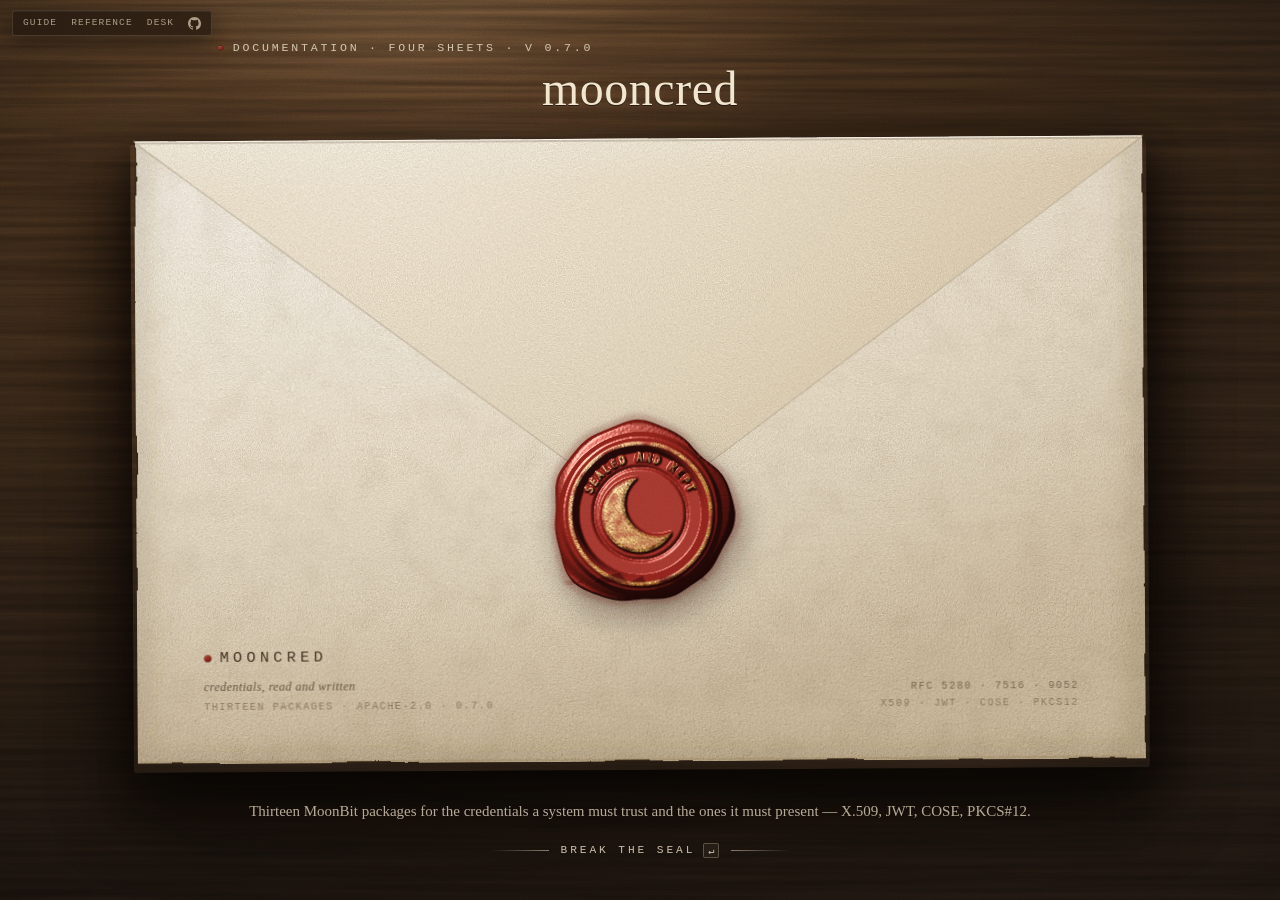
==== commit fca0aa9a: "chore(mooncred): mooncred 0.7.0, with its dependencies at their latest. Signed-off-by: Leo Cheng (he" ====
--- a/docs/index.html
+++ b/docs/index.html
@@ -1583,7 +1583,7 @@
 
   <!-- what the cover cannot say by itself -->
   <header id="masthead">
-    <p class="kicker"><i></i>documentation · four sheets · v<span data-fill="version">0.6.14</span></p>
+    <p class="kicker"><i></i>documentation · four sheets · v<span data-fill="version">0.7.0</span></p>
     <h1>mooncred</h1>
   </header>
 
@@ -1614,7 +1614,7 @@
       <div class="imp-l">
         <div class="imp-name"><i></i>mooncred</div>
         <div class="imp-tag">credentials, read and written</div>
-        <div class="imp-line dim">thirteen packages · Apache-2.0 · <span data-fill="version">0.6.14</span></div>
+        <div class="imp-line dim">thirteen packages · Apache-2.0 · <span data-fill="version">0.7.0</span></div>
       </div>
       <div class="imp-r">
         <div class="imp-line">RFC 5280 · 7516 · 9052</div>
@@ -1693,7 +1693,7 @@
             <span class="name">Mooncred</span>
             <span class="spacer"></span>
             <span>Apache-2.0</span>
-            <span class="folio" data-fill="version">0.6.4</span>
+            <span class="folio" data-fill="version">0.7.0</span>
           </header>
 
           <div class="body p1">
@@ -1719,7 +1719,7 @@
 
           <footer class="foot">
             <span><span data-fill="packages">13</span> packages</span><span class="dot"></span>
-            <span><span data-fill="tests">208</span> tests</span><span class="dot"></span>
+            <span><span data-fill="tests">211</span> tests</span><span class="dot"></span>
             <span>wasm · wasm-gc · js · native</span>
                       </footer>
 
@@ -1789,13 +1789,13 @@
               </div>
               <div class="evc">
                 <span class="ev-cmd">moon test <b>--target all</b></span>
-                <span class="ev-out"><span data-fill="tests">208</span> tests pass on wasm-gc, js, native and wasm.</span>
+                <span class="ev-out"><span data-fill="tests">211</span> tests pass on wasm-gc, js, native and wasm.</span>
               </div>
             </div>
             <p class="small" style="margin:1.6em 0 0;max-width:62ch">The revocation fixtures come from the same script: good, revoked, unknown and expired are each a case the reader has to get right, and a stale list is a case it has to refuse.</p>
             <div class="tally">
               <div><b data-fill="packages">13</b><span>packages</span></div>
-              <div><b data-fill="tests">208</b><span>tests</span></div>
+              <div><b data-fill="tests">211</b><span>tests</span></div>
               <div><b>4</b><span>backends</span></div>
               <div><b>0</b><span>sockets</span></div>
             </div>
@@ -1858,7 +1858,7 @@
                       fill="none" stroke="currentColor" stroke-opacity=".65" stroke-width="1.4" stroke-linecap="round"/>
                 <circle cx="146" cy="27" r="6.5" fill="currentColor" opacity=".75"/>
               </svg>
-              <span class="who"><b>Sealed and kept, <span data-fill="version">0.6.14</span>.</b><a href="https://github.com/moonbitstack/mooncred">github.com/moonbitstack/mooncred</a></span>
+              <span class="who"><b>Sealed and kept, <span data-fill="version">0.7.0</span>.</b><a href="https://github.com/moonbitstack/mooncred">github.com/moonbitstack/mooncred</a></span>
             </div>
           </div>
 
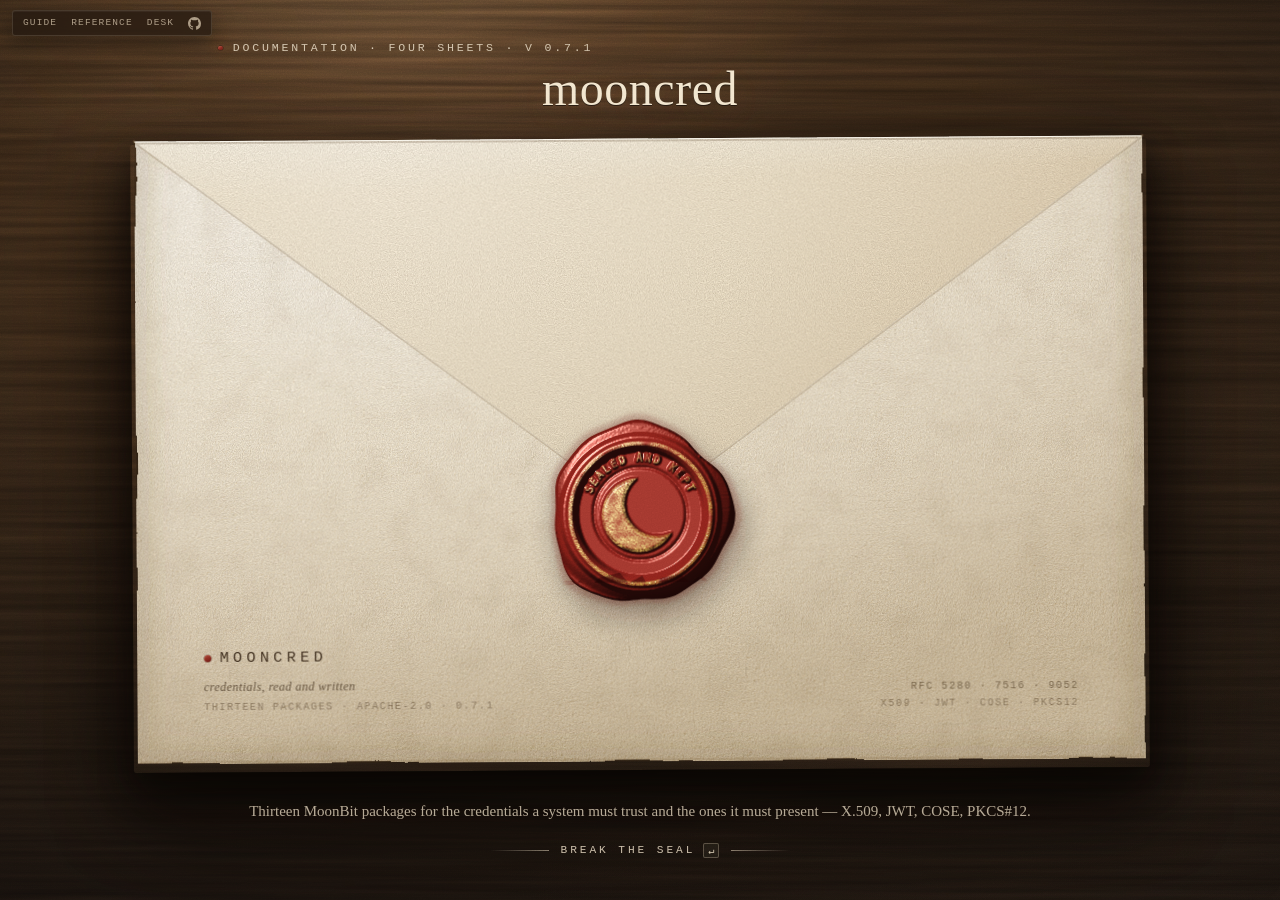
==== commit 49474397: "chore(mooncred): mooncred 0.7.1, with its dependencies at their latest. Signed-off-by: Leo Cheng (he" ====
--- a/docs/index.html
+++ b/docs/index.html
@@ -1583,7 +1583,7 @@
 
   <!-- what the cover cannot say by itself -->
   <header id="masthead">
-    <p class="kicker"><i></i>documentation · four sheets · v<span data-fill="version">0.7.0</span></p>
+    <p class="kicker"><i></i>documentation · four sheets · v<span data-fill="version">0.7.1</span></p>
     <h1>mooncred</h1>
   </header>
 
@@ -1614,7 +1614,7 @@
       <div class="imp-l">
         <div class="imp-name"><i></i>mooncred</div>
         <div class="imp-tag">credentials, read and written</div>
-        <div class="imp-line dim">thirteen packages · Apache-2.0 · <span data-fill="version">0.7.0</span></div>
+        <div class="imp-line dim">thirteen packages · Apache-2.0 · <span data-fill="version">0.7.1</span></div>
       </div>
       <div class="imp-r">
         <div class="imp-line">RFC 5280 · 7516 · 9052</div>
@@ -1693,7 +1693,7 @@
             <span class="name">Mooncred</span>
             <span class="spacer"></span>
             <span>Apache-2.0</span>
-            <span class="folio" data-fill="version">0.7.0</span>
+            <span class="folio" data-fill="version">0.7.1</span>
           </header>
 
           <div class="body p1">
@@ -1719,7 +1719,7 @@
 
           <footer class="foot">
             <span><span data-fill="packages">13</span> packages</span><span class="dot"></span>
-            <span><span data-fill="tests">211</span> tests</span><span class="dot"></span>
+            <span><span data-fill="tests">215</span> tests</span><span class="dot"></span>
             <span>wasm · wasm-gc · js · native</span>
                       </footer>
 
@@ -1789,13 +1789,13 @@
               </div>
               <div class="evc">
                 <span class="ev-cmd">moon test <b>--target all</b></span>
-                <span class="ev-out"><span data-fill="tests">211</span> tests pass on wasm-gc, js, native and wasm.</span>
+                <span class="ev-out"><span data-fill="tests">215</span> tests pass on wasm-gc, js, native and wasm.</span>
               </div>
             </div>
             <p class="small" style="margin:1.6em 0 0;max-width:62ch">The revocation fixtures come from the same script: good, revoked, unknown and expired are each a case the reader has to get right, and a stale list is a case it has to refuse.</p>
             <div class="tally">
               <div><b data-fill="packages">13</b><span>packages</span></div>
-              <div><b data-fill="tests">211</b><span>tests</span></div>
+              <div><b data-fill="tests">215</b><span>tests</span></div>
               <div><b>4</b><span>backends</span></div>
               <div><b>0</b><span>sockets</span></div>
             </div>
@@ -1858,7 +1858,7 @@
                       fill="none" stroke="currentColor" stroke-opacity=".65" stroke-width="1.4" stroke-linecap="round"/>
                 <circle cx="146" cy="27" r="6.5" fill="currentColor" opacity=".75"/>
               </svg>
-              <span class="who"><b>Sealed and kept, <span data-fill="version">0.7.0</span>.</b><a href="https://github.com/moonbitstack/mooncred">github.com/moonbitstack/mooncred</a></span>
+              <span class="who"><b>Sealed and kept, <span data-fill="version">0.7.1</span>.</b><a href="https://github.com/moonbitstack/mooncred">github.com/moonbitstack/mooncred</a></span>
             </div>
           </div>
 
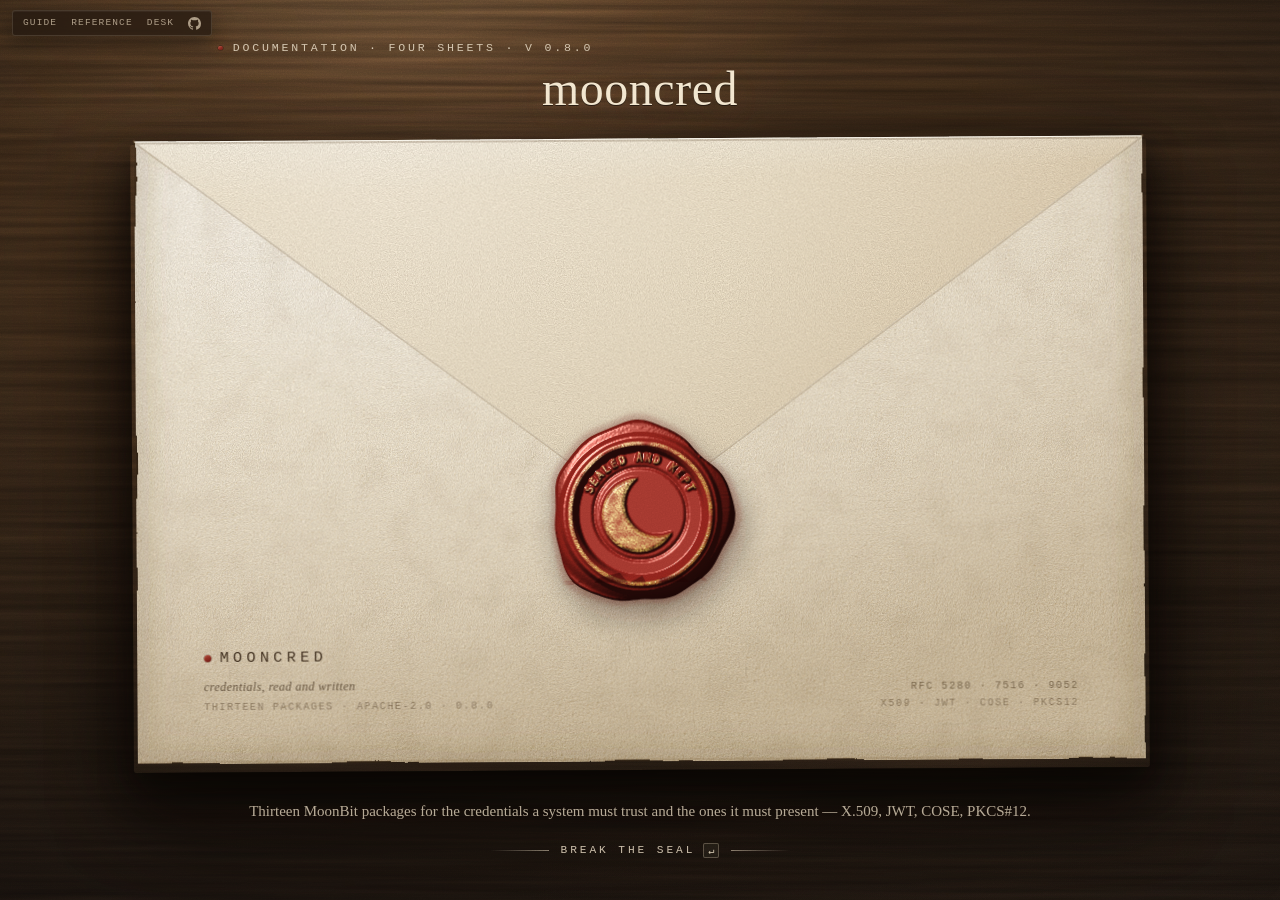
==== commit ccc7a977: "chore(mooncred): mooncred 0.8.0, with its dependencies at their latest. Signed-off-by: Leo Cheng (he" ====
--- a/docs/index.html
+++ b/docs/index.html
@@ -1583,7 +1583,7 @@
 
   <!-- what the cover cannot say by itself -->
   <header id="masthead">
-    <p class="kicker"><i></i>documentation · four sheets · v<span data-fill="version">0.7.1</span></p>
+    <p class="kicker"><i></i>documentation · four sheets · v<span data-fill="version">0.8.0</span></p>
     <h1>mooncred</h1>
   </header>
 
@@ -1614,7 +1614,7 @@
       <div class="imp-l">
         <div class="imp-name"><i></i>mooncred</div>
         <div class="imp-tag">credentials, read and written</div>
-        <div class="imp-line dim">thirteen packages · Apache-2.0 · <span data-fill="version">0.7.1</span></div>
+        <div class="imp-line dim">thirteen packages · Apache-2.0 · <span data-fill="version">0.8.0</span></div>
       </div>
       <div class="imp-r">
         <div class="imp-line">RFC 5280 · 7516 · 9052</div>
@@ -1693,7 +1693,7 @@
             <span class="name">Mooncred</span>
             <span class="spacer"></span>
             <span>Apache-2.0</span>
-            <span class="folio" data-fill="version">0.7.1</span>
+            <span class="folio" data-fill="version">0.8.0</span>
           </header>
 
           <div class="body p1">
@@ -1719,7 +1719,7 @@
 
           <footer class="foot">
             <span><span data-fill="packages">13</span> packages</span><span class="dot"></span>
-            <span><span data-fill="tests">215</span> tests</span><span class="dot"></span>
+            <span><span data-fill="tests">222</span> tests</span><span class="dot"></span>
             <span>wasm · wasm-gc · js · native</span>
                       </footer>
 
@@ -1789,13 +1789,13 @@
               </div>
               <div class="evc">
                 <span class="ev-cmd">moon test <b>--target all</b></span>
-                <span class="ev-out"><span data-fill="tests">215</span> tests pass on wasm-gc, js, native and wasm.</span>
+                <span class="ev-out"><span data-fill="tests">222</span> tests pass on wasm-gc, js, native and wasm.</span>
               </div>
             </div>
             <p class="small" style="margin:1.6em 0 0;max-width:62ch">The revocation fixtures come from the same script: good, revoked, unknown and expired are each a case the reader has to get right, and a stale list is a case it has to refuse.</p>
             <div class="tally">
               <div><b data-fill="packages">13</b><span>packages</span></div>
-              <div><b data-fill="tests">215</b><span>tests</span></div>
+              <div><b data-fill="tests">222</b><span>tests</span></div>
               <div><b>4</b><span>backends</span></div>
               <div><b>0</b><span>sockets</span></div>
             </div>
@@ -1858,7 +1858,7 @@
                       fill="none" stroke="currentColor" stroke-opacity=".65" stroke-width="1.4" stroke-linecap="round"/>
                 <circle cx="146" cy="27" r="6.5" fill="currentColor" opacity=".75"/>
               </svg>
-              <span class="who"><b>Sealed and kept, <span data-fill="version">0.7.1</span>.</b><a href="https://github.com/moonbitstack/mooncred">github.com/moonbitstack/mooncred</a></span>
+              <span class="who"><b>Sealed and kept, <span data-fill="version">0.8.0</span>.</b><a href="https://github.com/moonbitstack/mooncred">github.com/moonbitstack/mooncred</a></span>
             </div>
           </div>
 
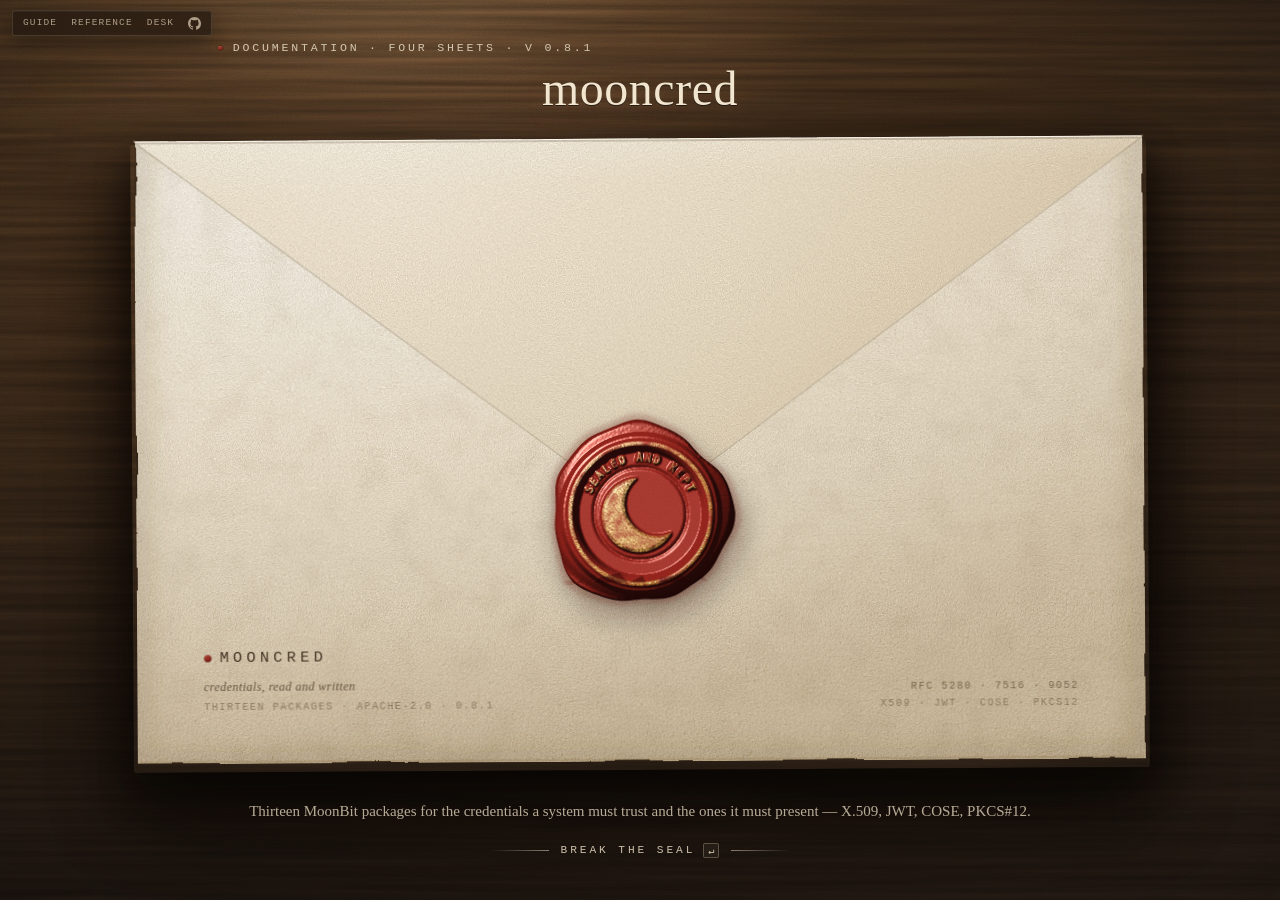
==== commit d3d4ad17: "chore(mooncred): mooncred 0.8.1, with its dependencies at their latest. Signed-off-by: Leo Cheng (he" ====
--- a/docs/index.html
+++ b/docs/index.html
@@ -1583,7 +1583,7 @@
 
   <!-- what the cover cannot say by itself -->
   <header id="masthead">
-    <p class="kicker"><i></i>documentation · four sheets · v<span data-fill="version">0.8.0</span></p>
+    <p class="kicker"><i></i>documentation · four sheets · v<span data-fill="version">0.8.1</span></p>
     <h1>mooncred</h1>
   </header>
 
@@ -1614,7 +1614,7 @@
       <div class="imp-l">
         <div class="imp-name"><i></i>mooncred</div>
         <div class="imp-tag">credentials, read and written</div>
-        <div class="imp-line dim">thirteen packages · Apache-2.0 · <span data-fill="version">0.8.0</span></div>
+        <div class="imp-line dim">thirteen packages · Apache-2.0 · <span data-fill="version">0.8.1</span></div>
       </div>
       <div class="imp-r">
         <div class="imp-line">RFC 5280 · 7516 · 9052</div>
@@ -1693,7 +1693,7 @@
             <span class="name">Mooncred</span>
             <span class="spacer"></span>
             <span>Apache-2.0</span>
-            <span class="folio" data-fill="version">0.8.0</span>
+            <span class="folio" data-fill="version">0.8.1</span>
           </header>
 
           <div class="body p1">
@@ -1719,7 +1719,7 @@
 
           <footer class="foot">
             <span><span data-fill="packages">13</span> packages</span><span class="dot"></span>
-            <span><span data-fill="tests">222</span> tests</span><span class="dot"></span>
+            <span><span data-fill="tests">223</span> tests</span><span class="dot"></span>
             <span>wasm · wasm-gc · js · native</span>
                       </footer>
 
@@ -1789,13 +1789,13 @@
               </div>
               <div class="evc">
                 <span class="ev-cmd">moon test <b>--target all</b></span>
-                <span class="ev-out"><span data-fill="tests">222</span> tests pass on wasm-gc, js, native and wasm.</span>
+                <span class="ev-out"><span data-fill="tests">223</span> tests pass on wasm-gc, js, native and wasm.</span>
               </div>
             </div>
             <p class="small" style="margin:1.6em 0 0;max-width:62ch">The revocation fixtures come from the same script: good, revoked, unknown and expired are each a case the reader has to get right, and a stale list is a case it has to refuse.</p>
             <div class="tally">
               <div><b data-fill="packages">13</b><span>packages</span></div>
-              <div><b data-fill="tests">222</b><span>tests</span></div>
+              <div><b data-fill="tests">223</b><span>tests</span></div>
               <div><b>4</b><span>backends</span></div>
               <div><b>0</b><span>sockets</span></div>
             </div>
@@ -1858,7 +1858,7 @@
                       fill="none" stroke="currentColor" stroke-opacity=".65" stroke-width="1.4" stroke-linecap="round"/>
                 <circle cx="146" cy="27" r="6.5" fill="currentColor" opacity=".75"/>
               </svg>
-              <span class="who"><b>Sealed and kept, <span data-fill="version">0.8.0</span>.</b><a href="https://github.com/moonbitstack/mooncred">github.com/moonbitstack/mooncred</a></span>
+              <span class="who"><b>Sealed and kept, <span data-fill="version">0.8.1</span>.</b><a href="https://github.com/moonbitstack/mooncred">github.com/moonbitstack/mooncred</a></span>
             </div>
           </div>
 
